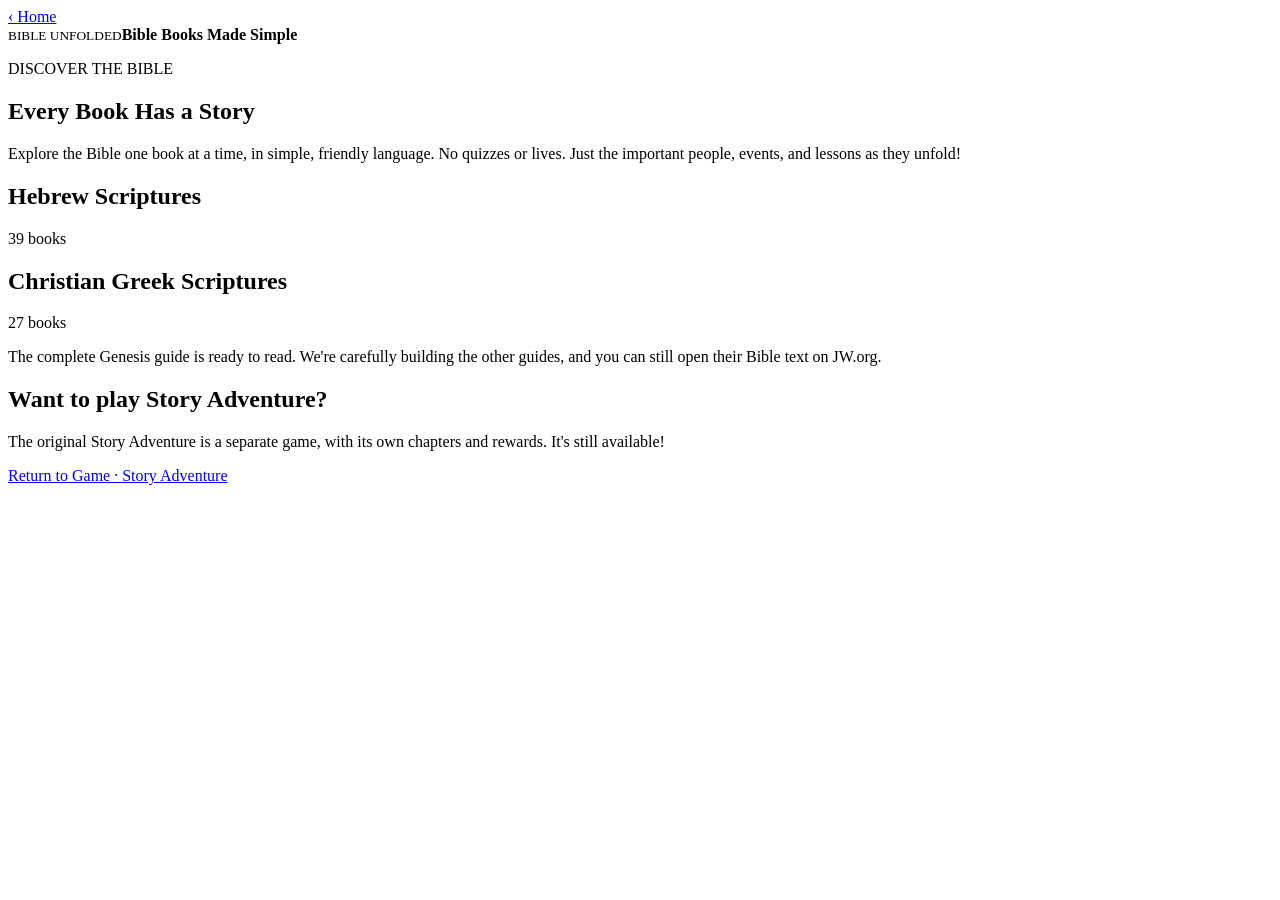
==== bible-book-guides/index.html @ daa70324 "feat(LIVE candidate): selective standalone Bible Books bible-book-guides/index.html" ====
<!doctype html><html lang="en"><head><meta charset="utf-8"><meta name="viewport" content="width=device-width,initial-scale=1,viewport-fit=cover"><meta name="theme-color" content="#092b34"><title>Bible Books Made Simple | Bible Unfolded</title><link rel="stylesheet" href="books-v3.css?v=standalone-20261114-v3"><script defer src="books-v3.js?v=standalone-20261114-v3"></script></head><body data-view="library">
<header class="topbar"><a class="back-link" href="../index.html" aria-label="Back to Bible Unfolded home">‹ <span>Home</span></a><div class="top-brand"><small>BIBLE UNFOLDED</small><strong>Bible Books Made Simple</strong></div><span class="top-spacer" aria-hidden="true"></span></header>
<main class="page"><section class="shelf-hero"><p class="eyebrow">DISCOVER THE BIBLE</p><h1>Every Book Has a Story</h1><p>Explore the Bible one book at a time, in simple, friendly language. No quizzes or lives. Just the important people, events, and lessons as they unfold!</p></section>
<section class="shelf-content"><div class="shelf-heading"><h2>Hebrew Scriptures</h2><span>39 books</span></div><div id="hebrew-books" class="book-grid"></div><div class="shelf-heading second"><h2>Christian Greek Scriptures</h2><span>27 books</span></div><div id="greek-books" class="book-grid"></div>
<p class="shelf-note">The complete Genesis guide is ready to read. We're carefully building the other guides, and you can still open their Bible text on JW.org.</p>
<section class="other-mode"><h2>Want to play Story Adventure?</h2><p>The original Story Adventure is a separate game, with its own chapters and rewards. It's still available!</p><a class="secondary-action" href="../index.html">Return to Game · Story Adventure</a></section></section></main></body></html>
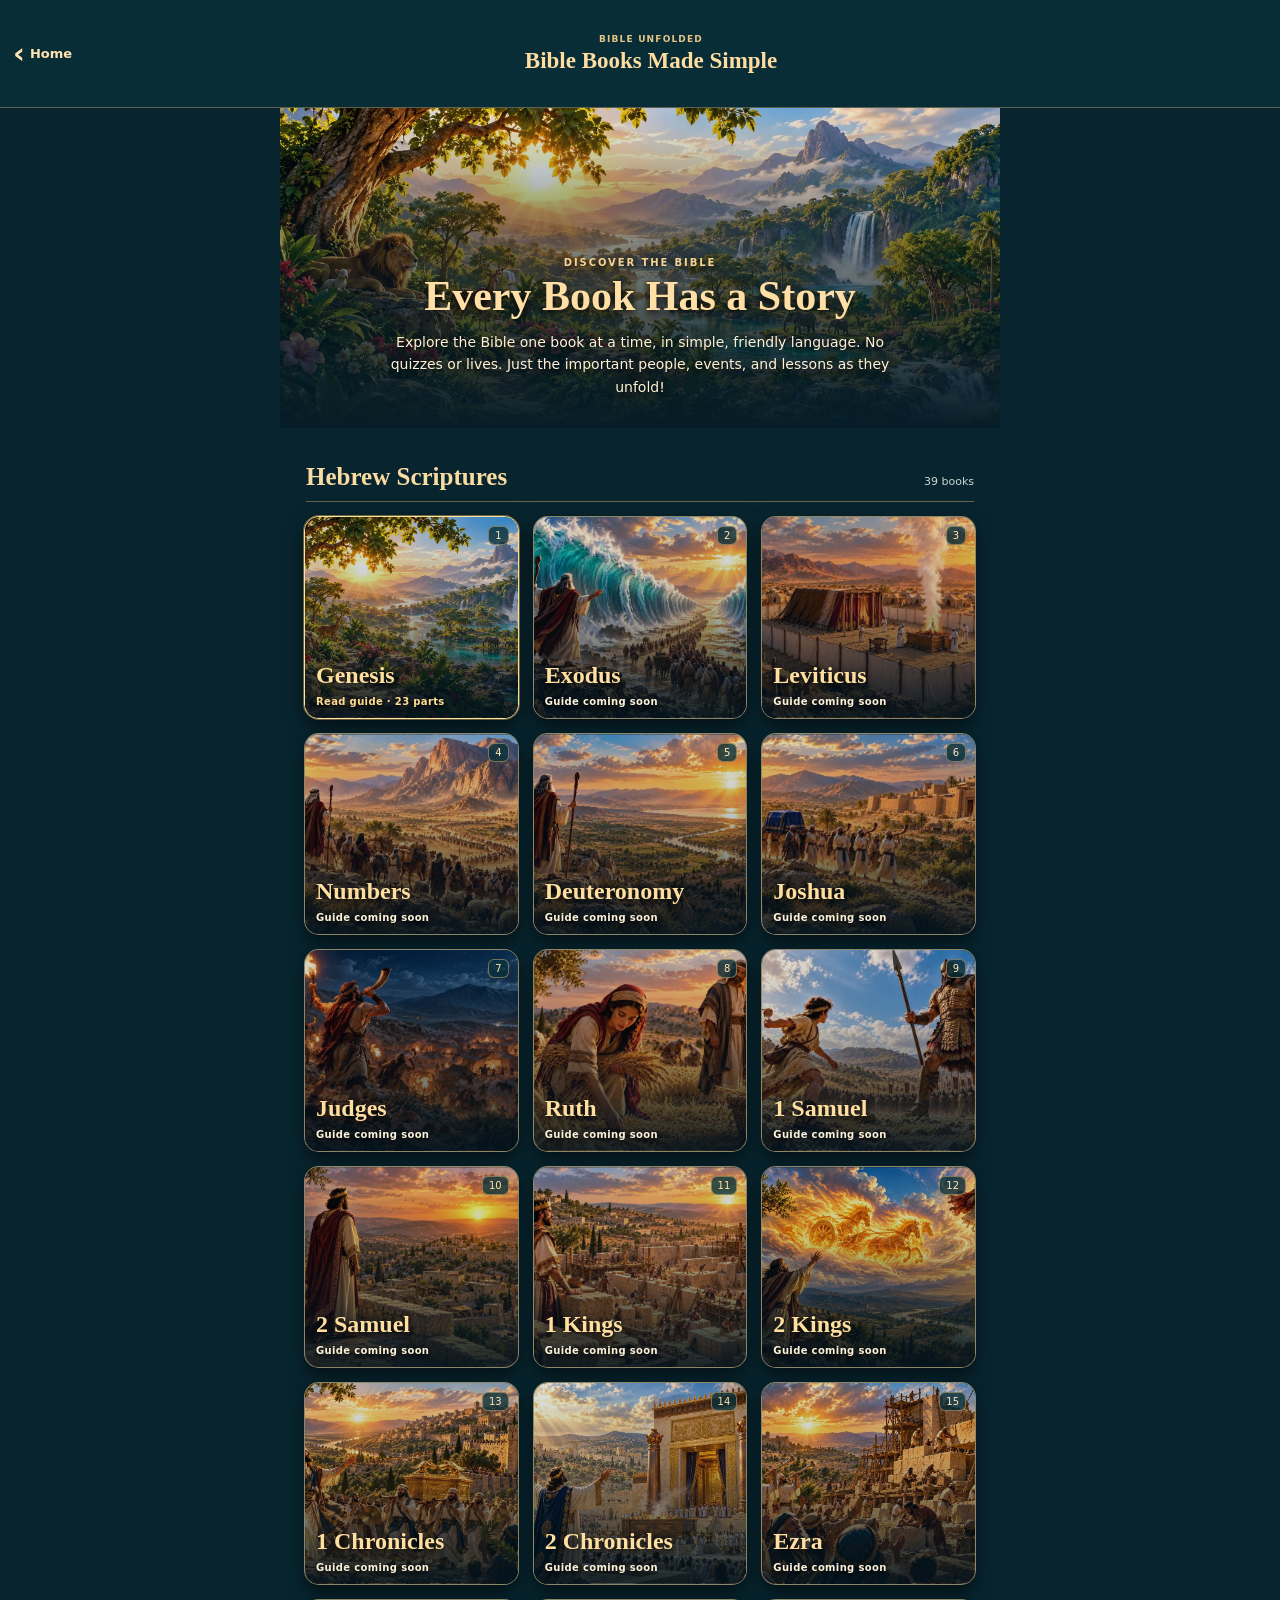
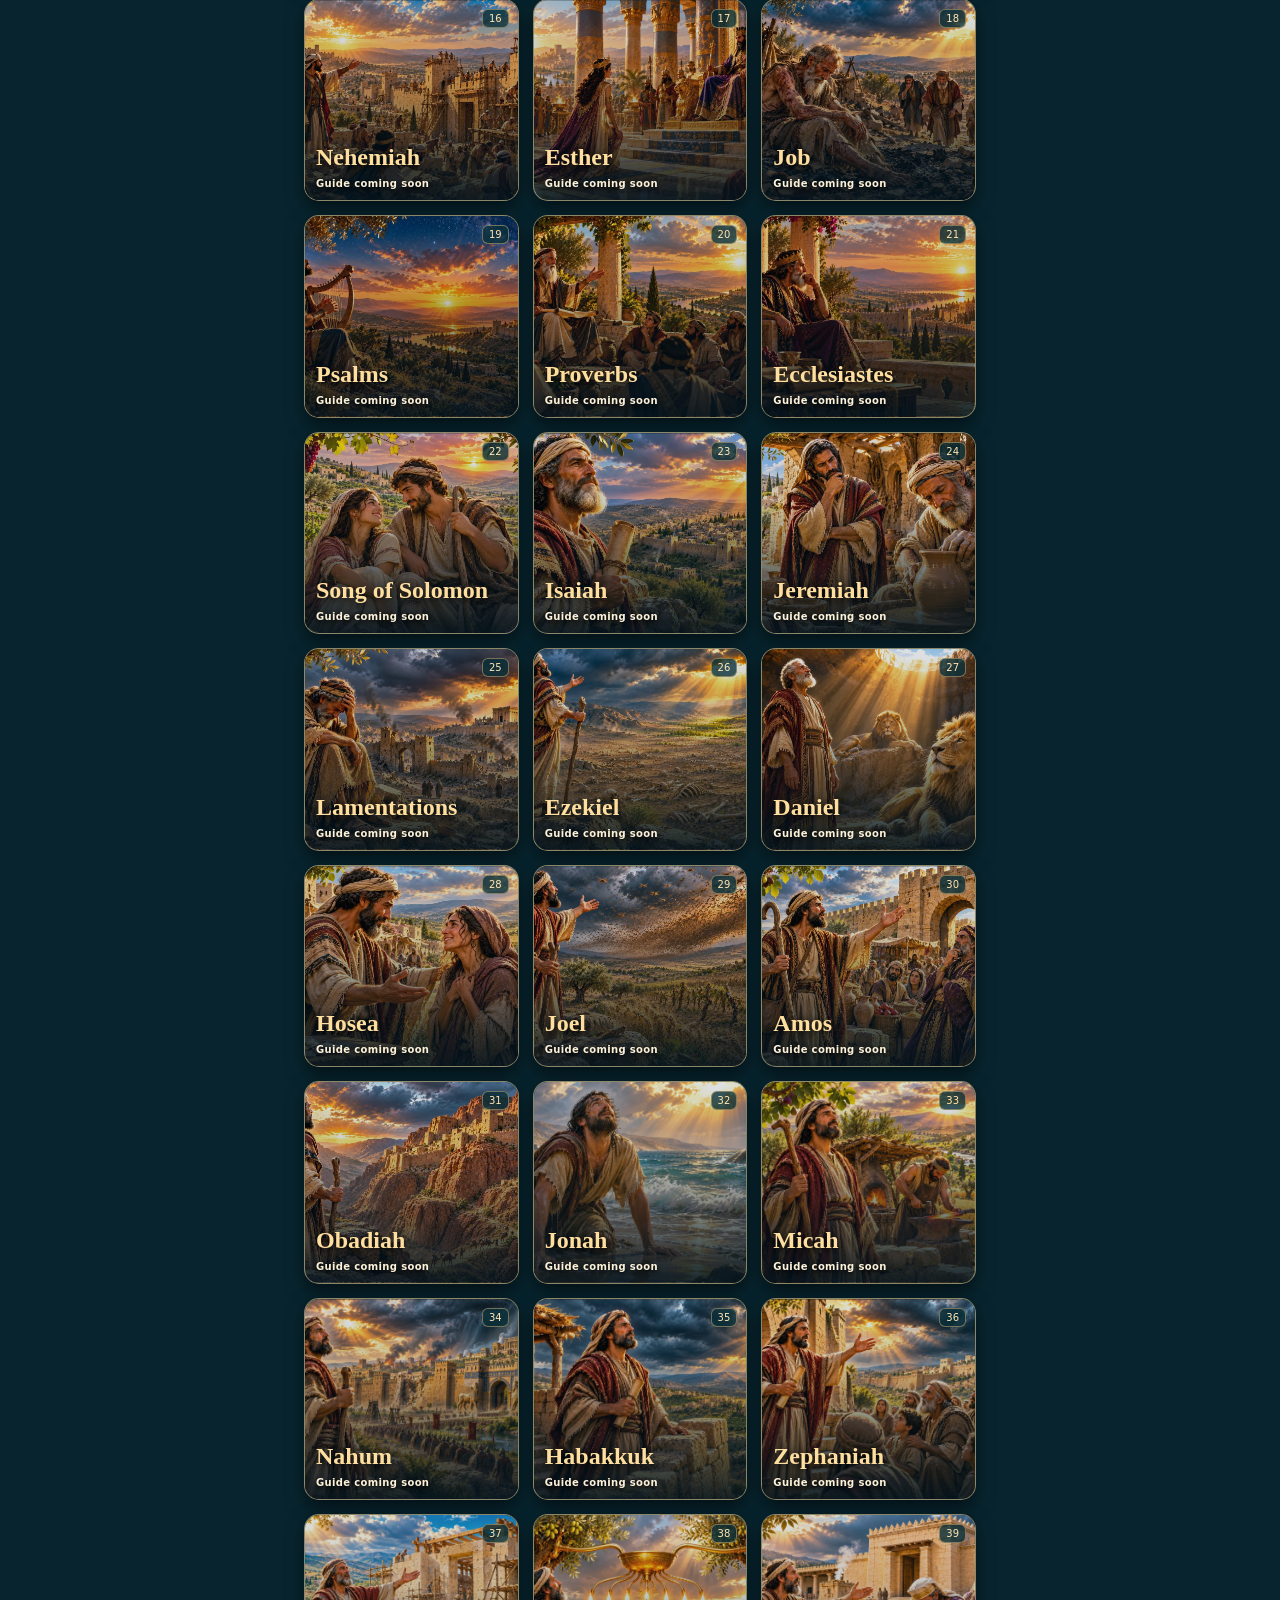
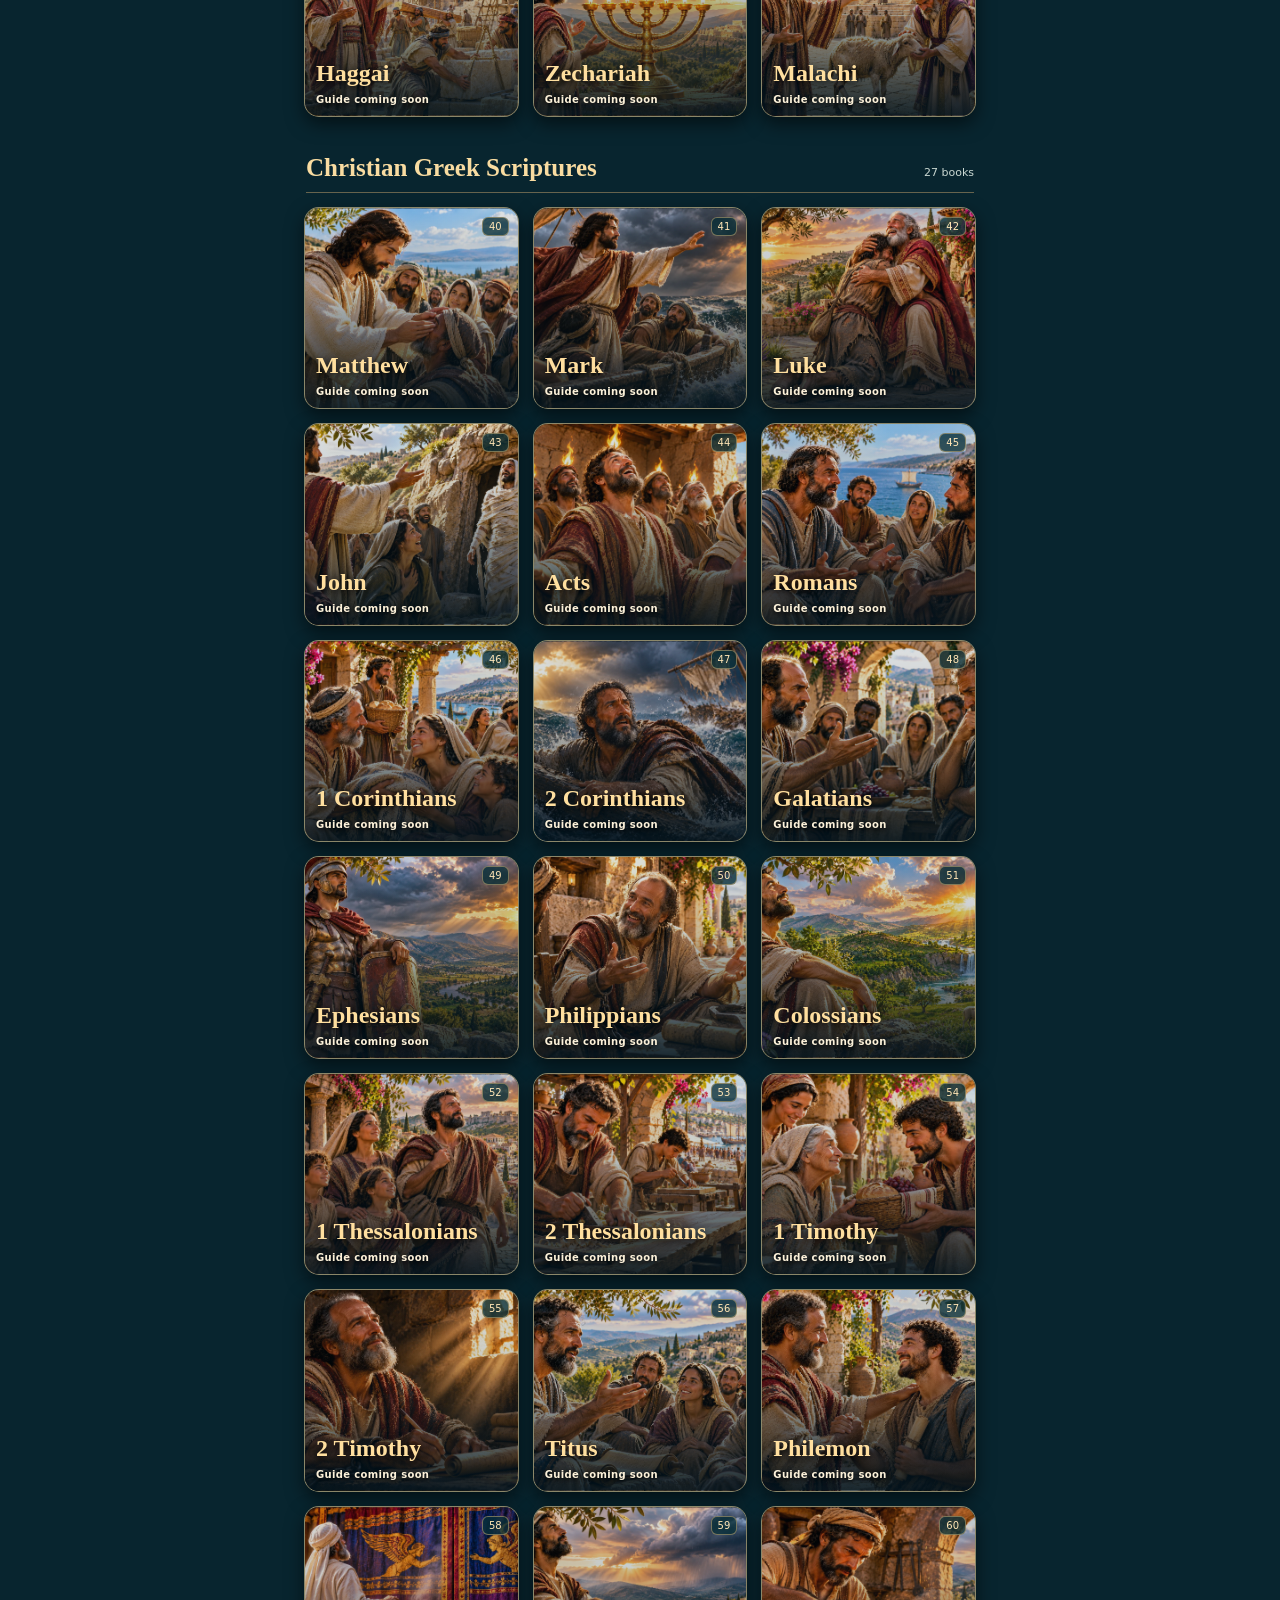
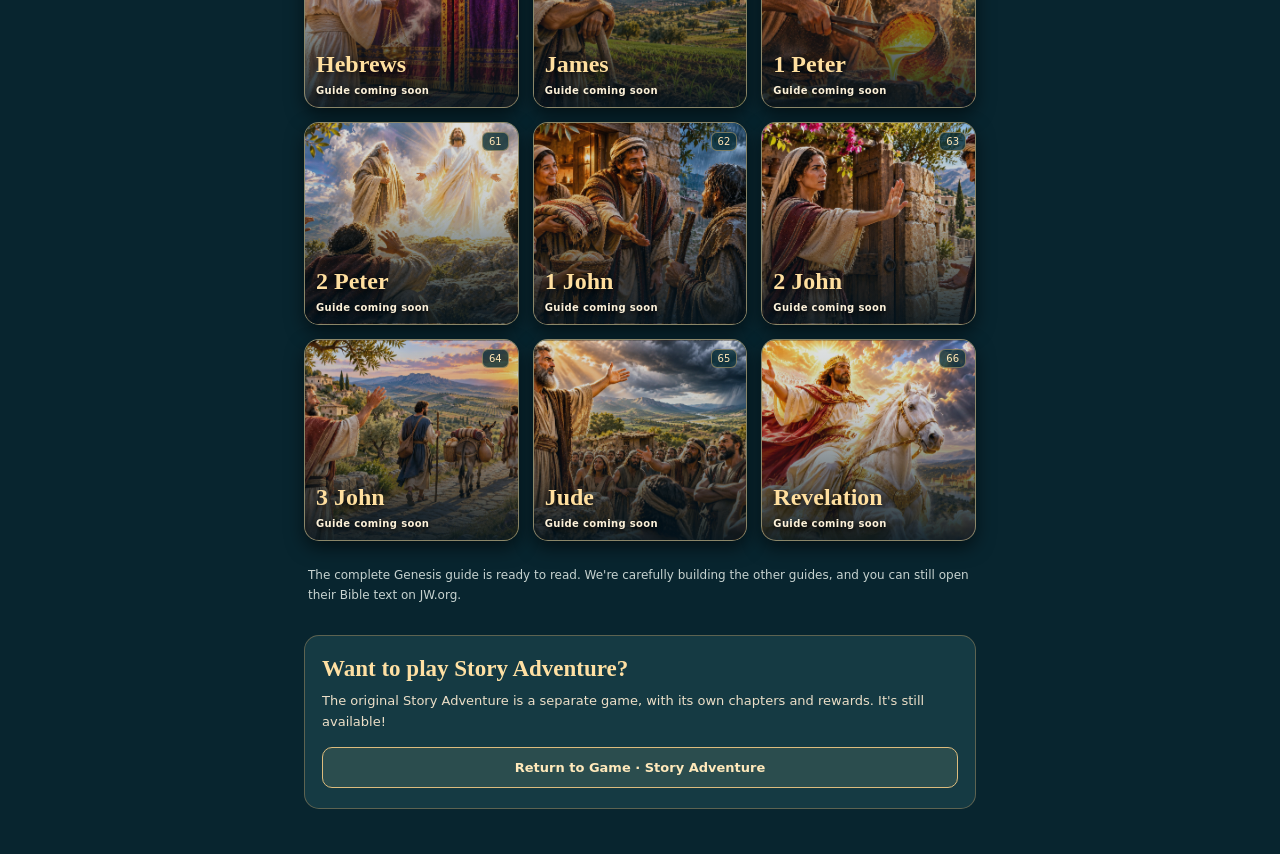
==== commit bf83e5df: "fix(LIVE candidate): Books library refresh goes to game home" ====
--- a/bible-book-guides/index.html
+++ b/bible-book-guides/index.html
@@ -1,4 +1,4 @@
-<!doctype html><html lang="en"><head><meta charset="utf-8"><meta name="viewport" content="width=device-width,initial-scale=1,viewport-fit=cover"><meta name="theme-color" content="#092b34"><title>Bible Books Made Simple | Bible Unfolded</title><link rel="stylesheet" href="books-v3.css?v=standalone-20261114-v3"><script defer src="books-v3.js?v=standalone-20261114-v3"></script></head><body data-view="library">
+<!doctype html><html lang="en"><head><meta charset="utf-8"><meta name="viewport" content="width=device-width,initial-scale=1,viewport-fit=cover"><meta name="theme-color" content="#092b34"><title>Bible Books Made Simple | Bible Unfolded</title><script id="bu-books-refresh-home-v2">/* Shelf refresh returns to game home; normal reading and back navigation remain unchanged. */(function(){'use strict';var nav=performance.getEntriesByType&&performance.getEntriesByType('navigation')[0];if((nav&&nav.type==='reload')||(!nav&&performance.navigation&&performance.navigation.type===1)){location.replace('../index.html?fromBooksReload=v2')}})();</script><link rel="stylesheet" href="books-v3.css?v=books-header-refresh-20261114-v2"><script defer src="books-v3.js?v=standalone-20261114-v3"></script></head><body data-view="library">
 <header class="topbar"><a class="back-link" href="../index.html" aria-label="Back to Bible Unfolded home">‹ <span>Home</span></a><div class="top-brand"><small>BIBLE UNFOLDED</small><strong>Bible Books Made Simple</strong></div><span class="top-spacer" aria-hidden="true"></span></header>
 <main class="page"><section class="shelf-hero"><p class="eyebrow">DISCOVER THE BIBLE</p><h1>Every Book Has a Story</h1><p>Explore the Bible one book at a time, in simple, friendly language. No quizzes or lives. Just the important people, events, and lessons as they unfold!</p></section>
 <section class="shelf-content"><div class="shelf-heading"><h2>Hebrew Scriptures</h2><span>39 books</span></div><div id="hebrew-books" class="book-grid"></div><div class="shelf-heading second"><h2>Christian Greek Scriptures</h2><span>27 books</span></div><div id="greek-books" class="book-grid"></div>
--- a/bible-book-guides/books-v3.css
+++ b/bible-book-guides/books-v3.css
@@ -0,0 +1,75 @@
+/* LIVE full-page standalone Bible Books mode; native Story Adventure untouched. */
+:root{--gold:#f0cf91;--cream:#f5e6c7;--page:#08252f;--brown:#412e1d}
+*,*::before,*::after{box-sizing:border-box}
+html{scroll-behavior:smooth}
+body{margin:0;min-height:100dvh;background:var(--page);color:var(--cream);font-family:system-ui,-apple-system,"Segoe UI",Arial,sans-serif;-webkit-font-smoothing:antialiased}
+a,button,select{-webkit-tap-highlight-color:transparent}
+button,select{font:inherit}button{cursor:pointer}
+a:focus-visible,button:focus-visible,select:focus-visible{outline:3px solid #ffe7a7;outline-offset:3px}
+[hidden]{display:none!important}
+.topbar{height:62px;background:#092d37;border-bottom:1px solid #cba76a70;display:grid;grid-template-columns:82px 1fr 60px;gap:5px;align-items:center;padding:8px 13px}
+.back-link{display:flex;align-items:center;gap:5px;text-decoration:none;color:#ffe4b2;font-weight:800;font-size:29px;line-height:1}
+.back-link span{font-size:13px}.top-brand{text-align:center;min-width:0}
+.top-brand small{display:block;color:#e6c586;font-size:9px;font-weight:900;letter-spacing:.13em}
+.top-brand strong{display:block;font:700 23px/1.13 Georgia,serif;color:#ffdda0}
+.test-label{justify-self:end;background:linear-gradient(125deg,#ffec99,#e7aa4f);color:#203834;font-size:10px;font-weight:950;letter-spacing:.08em;padding:7px 9px;border-radius:7px}
+.page{max-width:720px;margin:auto}
+.shelf-hero{padding:110px 20px 30px;text-align:center;background:linear-gradient(180deg,#061b230f 0%,#051922ac 60%,#061d27 100%),url('../bible-book-art/01_genesis.webp') center 44%/cover no-repeat;min-height:320px;display:flex;flex-direction:column;justify-content:flex-end;text-shadow:0 2px 9px #000}
+.eyebrow{margin:0 0 6px;color:#f5d492;font-size:10px;font-weight:900;letter-spacing:.19em}
+.shelf-hero h1{font:700 clamp(31px,8.3vw,42px)/1.08 Georgia,serif;margin:0 0 11px;color:#ffdfa6}
+.shelf-hero>p:last-child{font-size:14px;line-height:1.6;margin:0 auto;max-width:510px;color:#fff1d6}
+.shelf-content{padding:13px 13px 45px}
+.shelf-heading{display:flex;align-items:baseline;justify-content:space-between;gap:10px;border-bottom:1px solid #c6a36c7f;margin:22px 2px 14px;padding-bottom:10px}
+.shelf-heading h2{font:700 clamp(20px,5.2vw,25px) Georgia,serif;color:#f9dca1;margin:0}
+.shelf-heading span{font-size:11px;color:#c9d7d1;white-space:nowrap}
+.shelf-heading.second{margin-top:37px}
+.book-grid{display:grid;grid-template-columns:repeat(2,minmax(0,1fr));gap:12px}
+.book-card{display:flex;position:relative;isolation:isolate;flex-direction:column;justify-content:flex-end;min-height:155px;aspect-ratio:1.06;text-align:left;text-decoration:none;overflow:hidden;border:1px solid #edc88c8c;border-radius:15px;padding:11px;background:#14373f;box-shadow:0 7px 18px #0008}
+.book-card::before{content:'';position:absolute;z-index:-1;inset:0;background-image:linear-gradient(180deg,#05182220,#05182236 37%,#03141ee9 100%),var(--book-art);background-size:cover;background-position:center,var(--focus-x,50%) center}
+.book-card:active{transform:scale(.985)}
+.book-number{position:absolute;top:9px;right:9px;background:#0a2f39c9;border:1px solid #d8b77b80;border-radius:6px;font-size:10px;color:#ffe5b5;padding:3px 6px}
+.book-name{font:700 clamp(18px,4.6vw,24px)/1.12 Georgia,serif;color:#ffdf9f;text-shadow:0 2px 8px #000;margin-bottom:7px}
+.book-hint{font-size:10px;letter-spacing:.035em;color:#fcf1d9;font-weight:800;text-shadow:0 2px 5px #000}
+.book-card.ready{border-color:#ffe1a0;box-shadow:0 0 0 1px #ffce6a66,0 7px 20px #0009}
+.book-card.ready .book-hint{color:#ffde91}
+.shelf-note{font-size:12px;line-height:1.6;color:#c7d3d0;padding:0 3px;margin:25px 1px 30px}
+.other-mode{padding:20px 17px;border:1px solid #a88e607d;border-radius:15px;background:#153a43}
+.other-mode h2{font:700 23px Georgia,serif;color:#ffe0a3;margin:0 0 9px}
+.other-mode p{font-size:13px;line-height:1.6;color:#ecdfc8;margin:0 0 15px}
+.secondary-action{display:block;background:#2b4d4e;border:1px solid #ddbc7d;border-radius:10px;text-align:center;padding:12px;color:#ffe9bb;text-decoration:none;font-weight:850;font-size:13px}
+.read-hero{min-height:248px;display:flex;flex-direction:column;justify-content:flex-end;text-align:center;padding:80px 20px 25px;background-image:linear-gradient(180deg,#051a2222 0%,#071c2877 53%,#071d27 100%),var(--read-art,url('../bible-book-art/01_genesis.webp'));background-size:cover;background-position:center 45%;text-shadow:0 3px 8px #000}
+.read-hero h1{font:700 clamp(38px,10vw,50px)/1.05 Georgia,serif;color:#ffdfa8;margin:0 0 9px}
+.read-hero>p:last-child{font:italic 17px/1.45 Georgia,serif;color:#fff1d3;margin:0}
+.read-content{padding:18px clamp(13px,4vw,29px) 24px}
+.reading-status{display:flex;justify-content:space-between;gap:10px;color:#edcf97;font-size:11px;font-weight:850;letter-spacing:.05em}
+.reading-status span:last-child{color:#d6e1d9}
+.progress-track{height:6px;background:#173b43;border-radius:30px;overflow:hidden;margin:10px 0 16px}
+.progress-track span{display:block;height:100%;width:0;border-radius:30px;background:linear-gradient(90deg,#b78341,#ffdf9f);transition:width .2s ease}
+.picker-label{display:block;font-size:12px;color:#d7d9ca;margin-bottom:8px}
+.chapter-picker{display:block;width:100%;min-height:46px;padding:10px 12px;border:1px solid #be9d66;border-radius:9px;background:#16414a;color:#ffebc3;margin-bottom:20px;font-size:13px}
+.reading-paper{background:linear-gradient(130deg,#f7e8c6,#edd8af 55%,#dfc593);border:1px solid #f3e2bfb3;border-radius:16px;padding:clamp(20px,5vw,32px);color:var(--brown);box-shadow:0 10px 24px #0009}
+.reading-paper h2{margin:0 0 19px;font:700 clamp(27px,7.1vw,35px)/1.13 Georgia,serif;color:#4b341e}
+#part-body p{font-size:clamp(16px,4.25vw,18px);line-height:1.74;color:#35291f;margin:0 0 18px}
+.thought-box{border-left:4px solid #ae7c3c;background:#fff7e18c;border-radius:4px 9px 9px 4px;padding:13px 15px;margin:17px 0 22px}
+.thought-box small{font-size:10px;letter-spacing:.1em;font-weight:900;color:#825827}
+.thought-box p{font:italic 17px/1.5 Georgia,serif;color:#5c4027;margin:6px 0 0}
+.passage-link{display:block;text-align:center;background:#2a5b50;color:#fff2cf;font-size:13px;font-weight:800;line-height:1.55;text-decoration:none;border:1px solid #366b5b;border-radius:10px;padding:14px 12px}
+.completion{border:1px solid #dec18a;border-radius:12px;background:#173e43;margin:18px 0 0;padding:18px;text-align:center}
+.completion h2{font:700 24px Georgia,serif;color:#ffe1a1;margin:0}
+.completion p{font-size:14px;line-height:1.55;margin:10px 0 0}
+.reading-actions{text-align:center}
+.reset-reading{padding:8px 10px;margin:20px auto 8px;border:0;background:none;color:#e0d0b7;font-size:12px;text-decoration:underline;text-underline-offset:4px}
+.source-note{font-size:11px;line-height:1.65;color:#becdc8;max-width:470px;margin:8px auto}
+.bottom-nav{position:sticky;bottom:0;display:flex;gap:10px;padding:10px 14px calc(10px + env(safe-area-inset-bottom,0px));background:#082831;border-top:1px solid #bc9c6882;box-shadow:0 -4px 16px #0005}
+.bottom-nav button{flex:1;min-height:52px;padding:11px 9px;border:1px solid #d5b583;border-radius:11px;font-size:14px;font-weight:850;background:#1f4248;color:#ffe9c4}
+.bottom-nav button:last-child{background:linear-gradient(#f8dea5,#c59a58);color:#20352f;border-color:#ffe7b7}
+.bottom-nav button:disabled{opacity:.45;cursor:default}
+@media(min-width:720px){.book-grid{grid-template-columns:repeat(3,minmax(0,1fr));gap:14px}.book-card{min-height:180px}.shelf-content{padding-inline:24px}.read-hero{min-height:320px}}
+@media(max-width:350px){.book-grid{gap:9px}.book-card{padding:9px}.topbar{padding-inline:8px}}
+@media(prefers-reduced-motion:reduce){html{scroll-behavior:auto}.progress-track span{transition:none}}
+
+/* Library header: avoid clipping of Bible Books Made Simple across Chrome font sizes. */
+body[data-view="library"] .topbar{height:auto;min-height:108px;padding-block:13px;grid-template-columns:82px minmax(0,1fr) 60px}
+body[data-view="library"] .top-brand{align-self:center;min-width:0}
+body[data-view="library"] .top-brand strong{font-size:clamp(18px,5vw,23px);line-height:1.13;overflow-wrap:normal;max-width:330px;margin:3px auto 0}
+body[data-view="library"] .top-brand small{line-height:1.35}
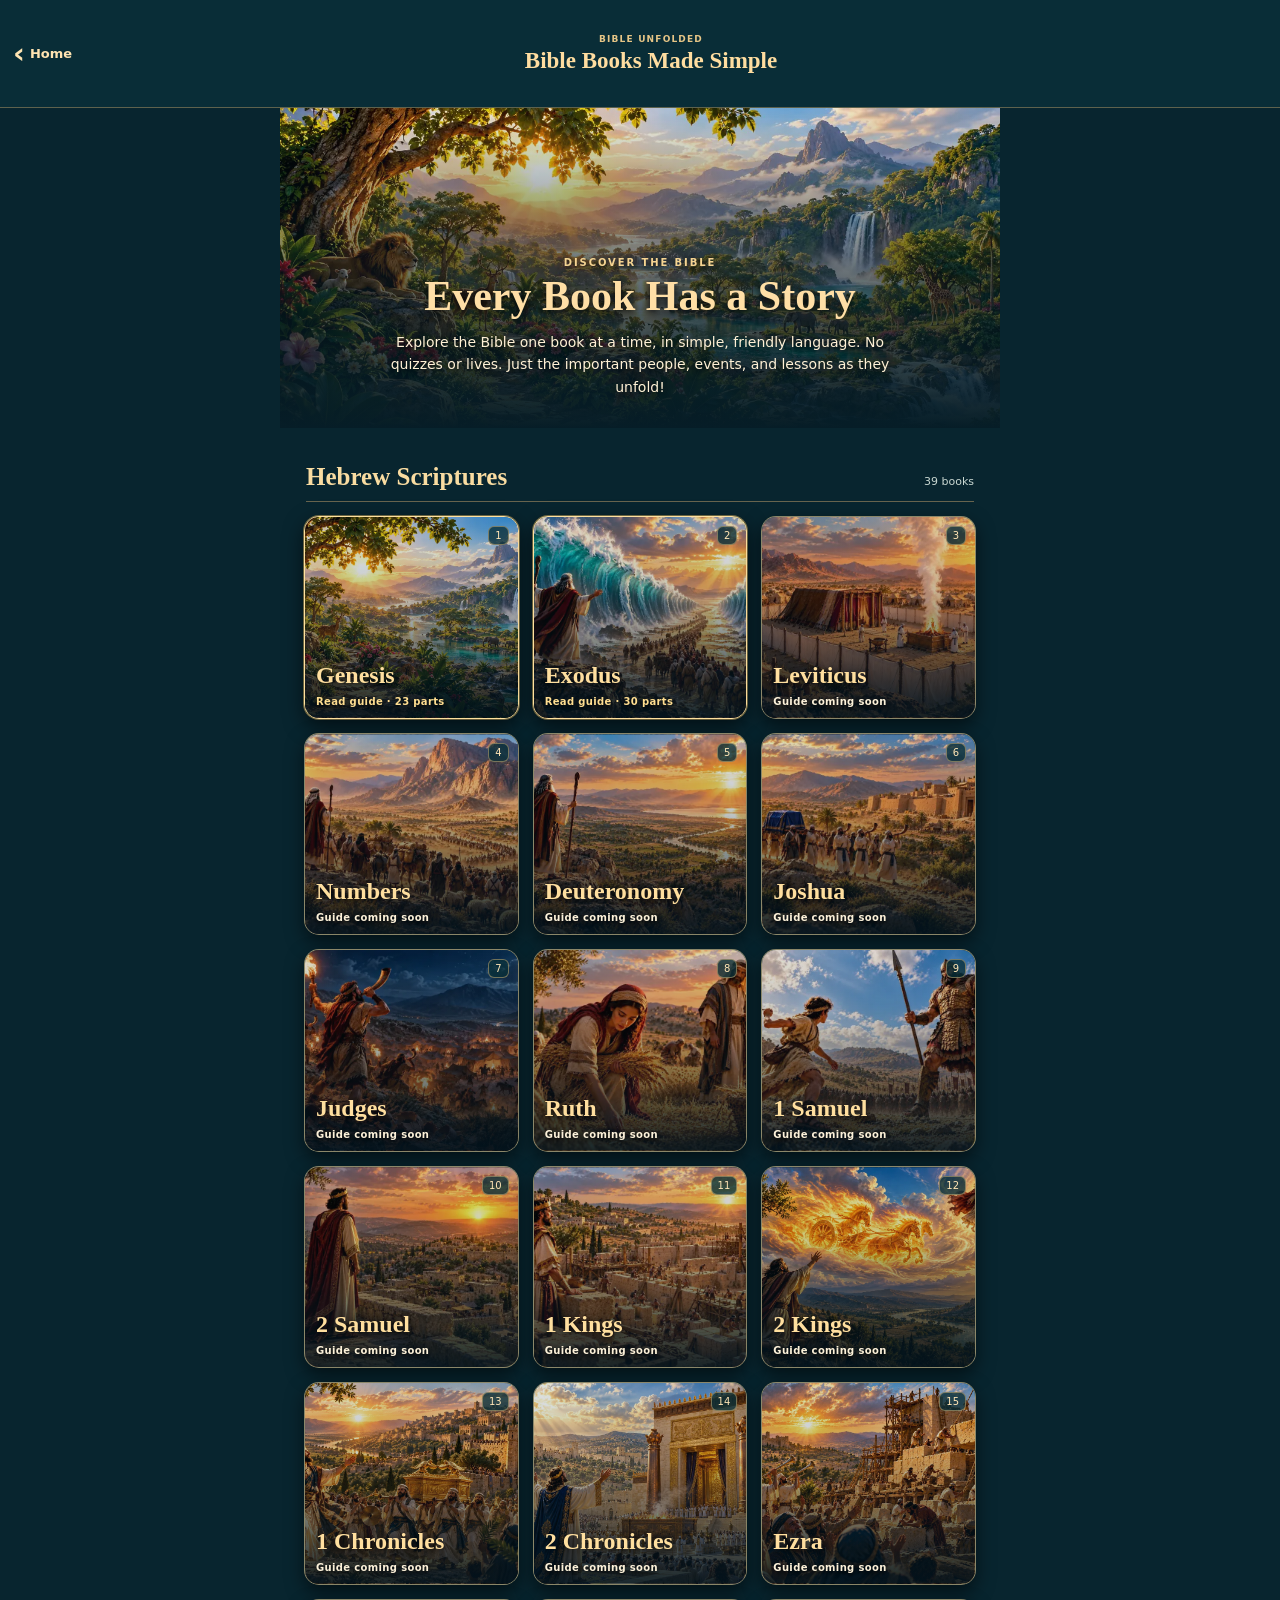
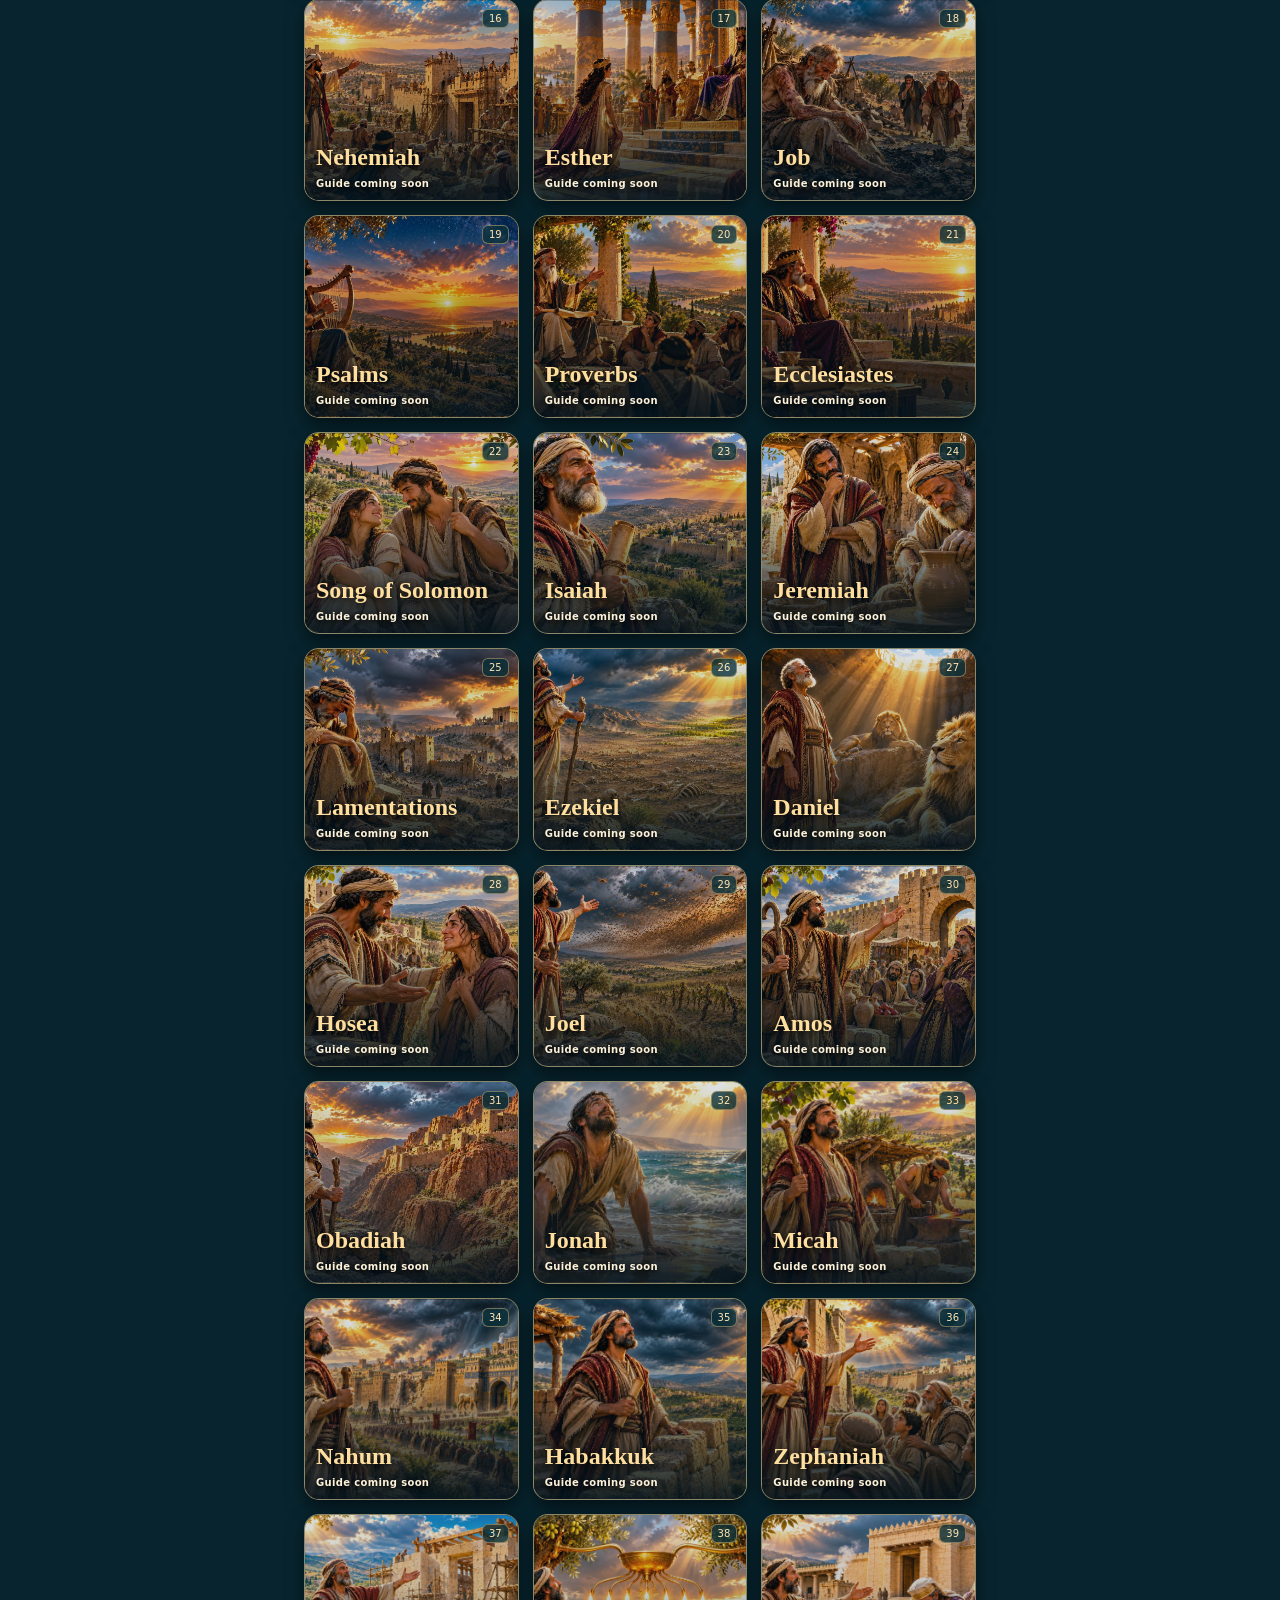
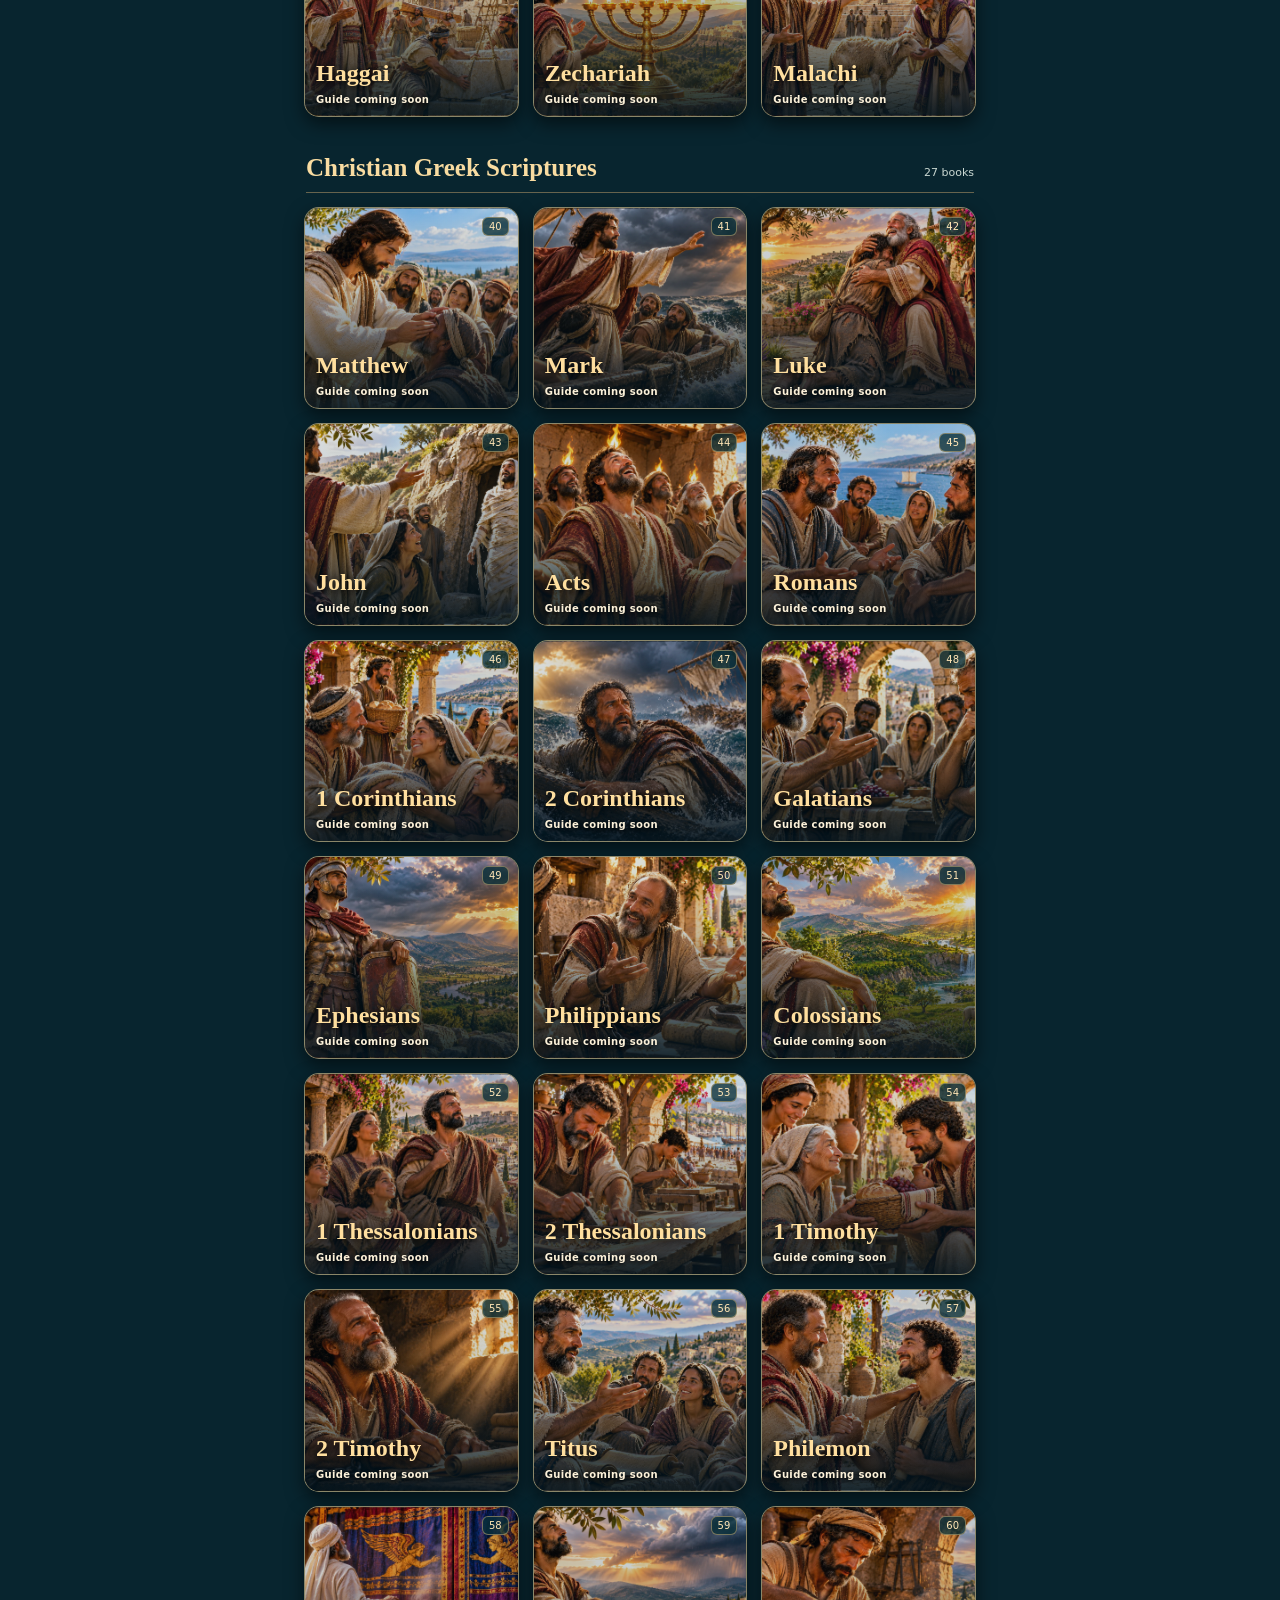
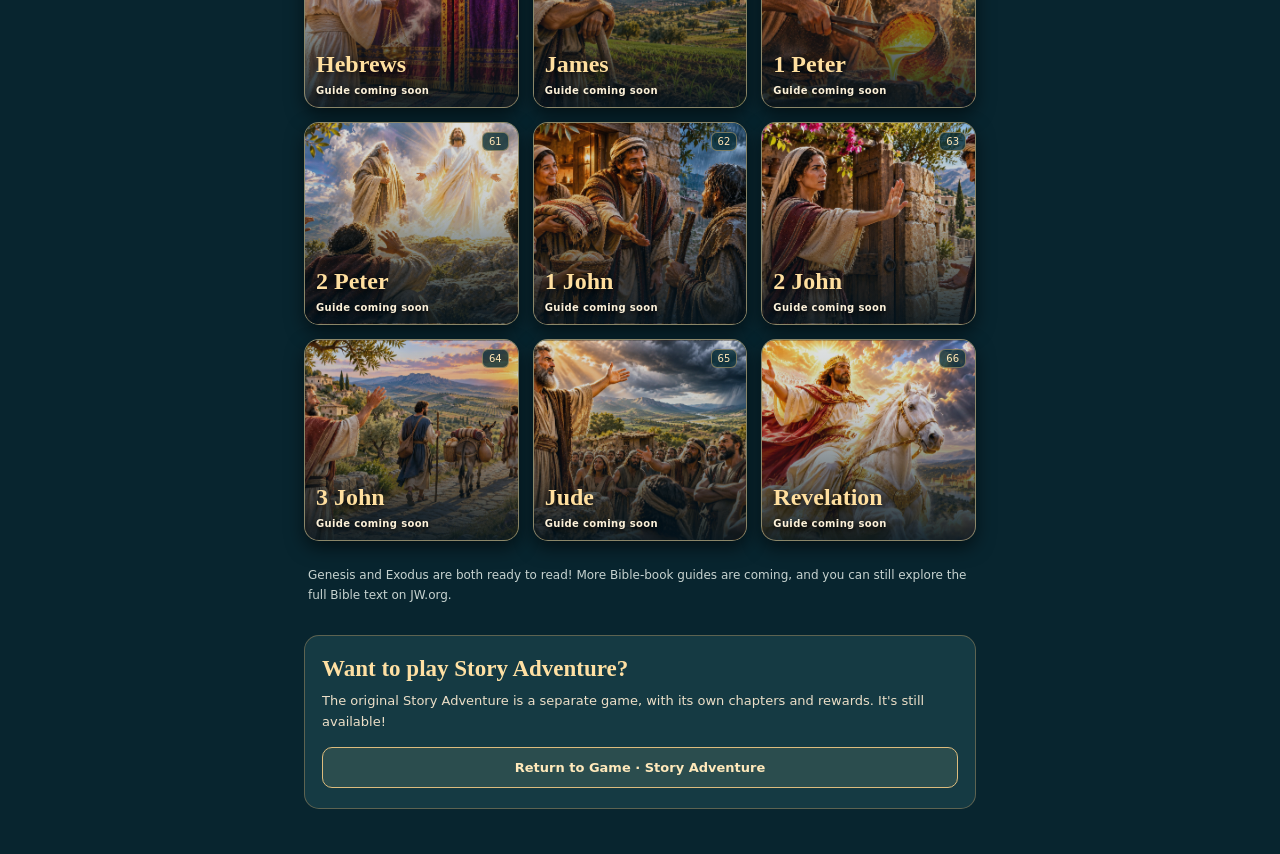
==== commit 91349eb3: "feat(LIVE candidate): enable Exodus alongside Genesis in standalone Bible Books" ====
--- a/bible-book-guides/index.html
+++ b/bible-book-guides/index.html
@@ -1,6 +1,6 @@
-<!doctype html><html lang="en"><head><meta charset="utf-8"><meta name="viewport" content="width=device-width,initial-scale=1,viewport-fit=cover"><meta name="theme-color" content="#092b34"><title>Bible Books Made Simple | Bible Unfolded</title><script id="bu-books-refresh-home-v2">/* Shelf refresh returns to game home; normal reading and back navigation remain unchanged. */(function(){'use strict';var nav=performance.getEntriesByType&&performance.getEntriesByType('navigation')[0];if((nav&&nav.type==='reload')||(!nav&&performance.navigation&&performance.navigation.type===1)){location.replace('../index.html?fromBooksReload=v2')}})();</script><link rel="stylesheet" href="books-v3.css?v=books-header-refresh-20261114-v2"><script defer src="books-v3.js?v=standalone-20261114-v3"></script></head><body data-view="library">
+<!doctype html><html lang="en"><head><meta charset="utf-8"><meta name="viewport" content="width=device-width,initial-scale=1,viewport-fit=cover"><meta name="theme-color" content="#092b34"><title>Bible Books Made Simple | Bible Unfolded</title><script id="bu-books-refresh-home-v2">/* Shelf refresh returns to game home; normal reading and back navigation remain unchanged. */(function(){'use strict';var nav=performance.getEntriesByType&&performance.getEntriesByType('navigation')[0];if((nav&&nav.type==='reload')||(!nav&&performance.navigation&&performance.navigation.type===1)){location.replace('../index.html?fromBooksReload=v2')}})();</script><link rel="stylesheet" href="books-v3.css?v=books-header-refresh-20261114-v2"><script defer src="books-v3.js?v=exodus-live-20261114-v1"></script></head><body data-view="library">
 <header class="topbar"><a class="back-link" href="../index.html" aria-label="Back to Bible Unfolded home">‹ <span>Home</span></a><div class="top-brand"><small>BIBLE UNFOLDED</small><strong>Bible Books Made Simple</strong></div><span class="top-spacer" aria-hidden="true"></span></header>
 <main class="page"><section class="shelf-hero"><p class="eyebrow">DISCOVER THE BIBLE</p><h1>Every Book Has a Story</h1><p>Explore the Bible one book at a time, in simple, friendly language. No quizzes or lives. Just the important people, events, and lessons as they unfold!</p></section>
 <section class="shelf-content"><div class="shelf-heading"><h2>Hebrew Scriptures</h2><span>39 books</span></div><div id="hebrew-books" class="book-grid"></div><div class="shelf-heading second"><h2>Christian Greek Scriptures</h2><span>27 books</span></div><div id="greek-books" class="book-grid"></div>
-<p class="shelf-note">The complete Genesis guide is ready to read. We're carefully building the other guides, and you can still open their Bible text on JW.org.</p>
+<p class="shelf-note">Genesis and Exodus are both ready to read! More Bible-book guides are coming, and you can still explore the full Bible text on JW.org.</p>
 <section class="other-mode"><h2>Want to play Story Adventure?</h2><p>The original Story Adventure is a separate game, with its own chapters and rewards. It's still available!</p><a class="secondary-action" href="../index.html">Return to Game · Story Adventure</a></section></section></main></body></html>
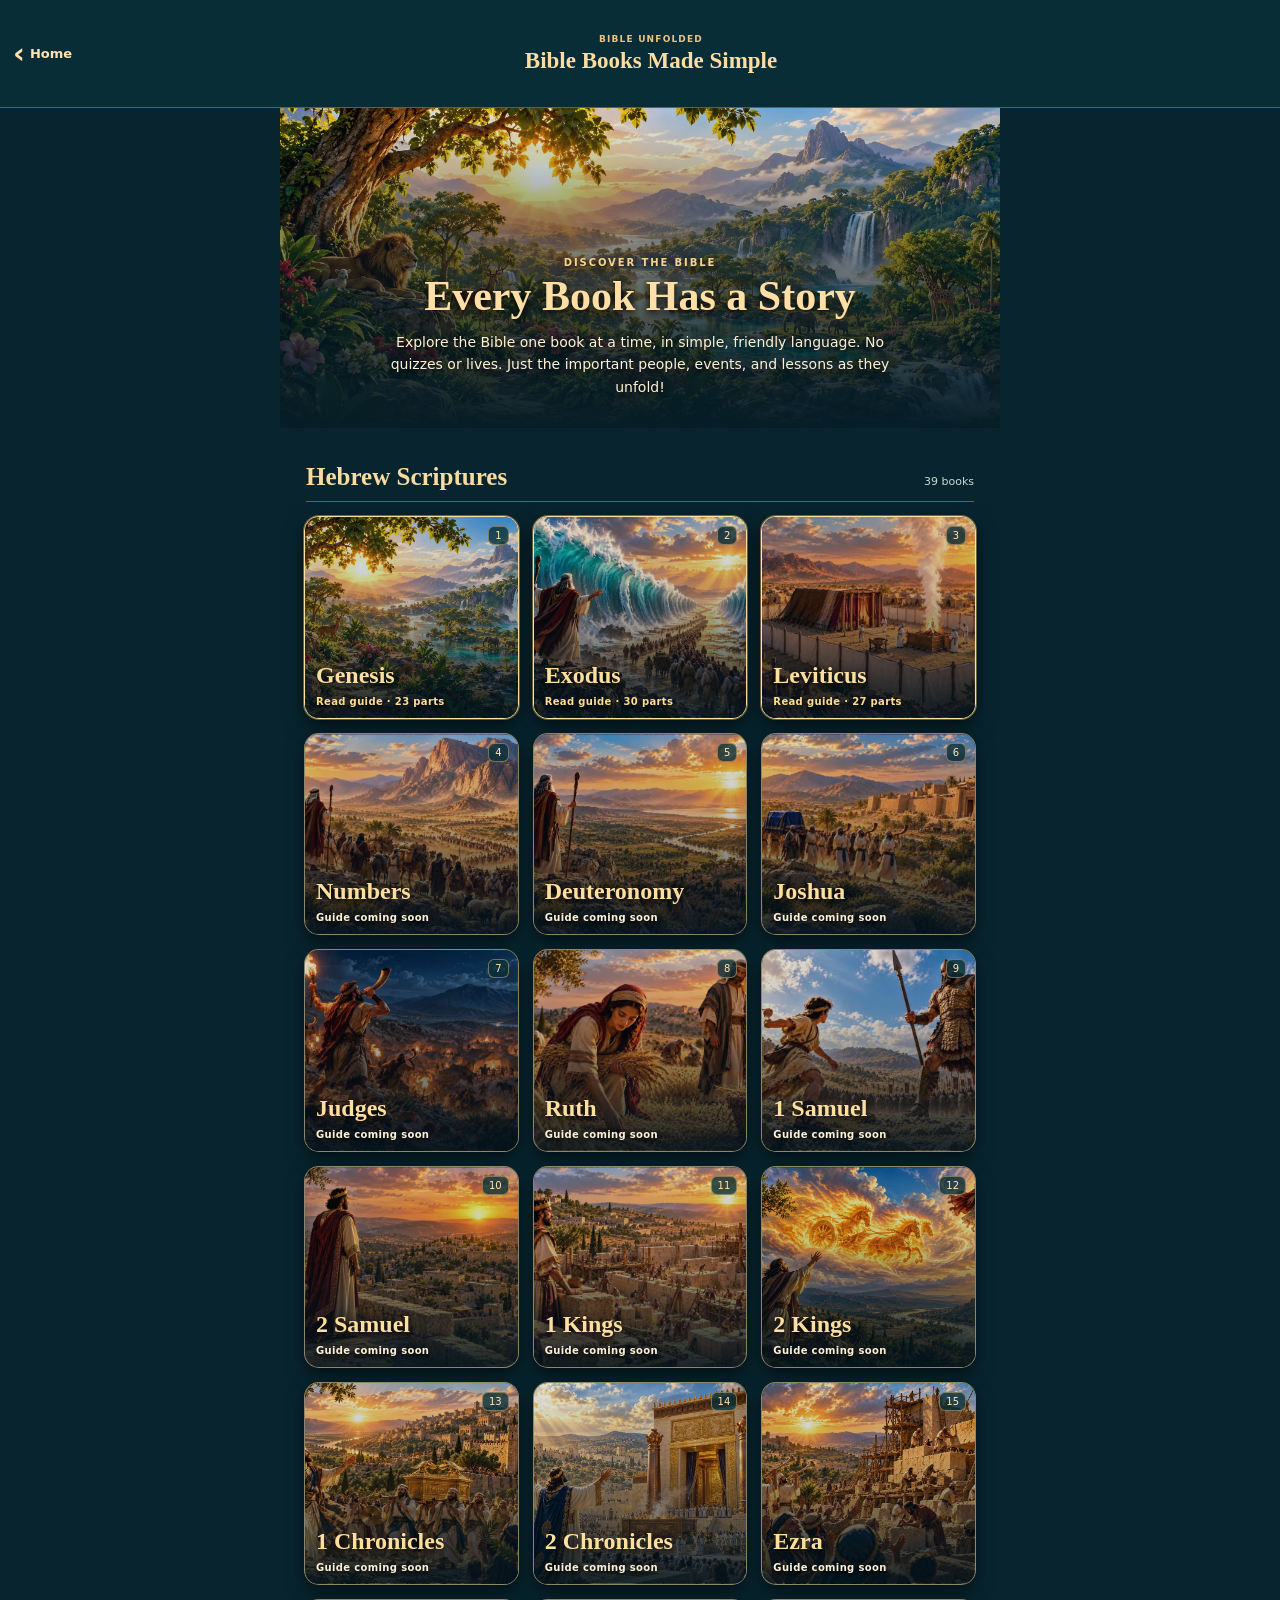
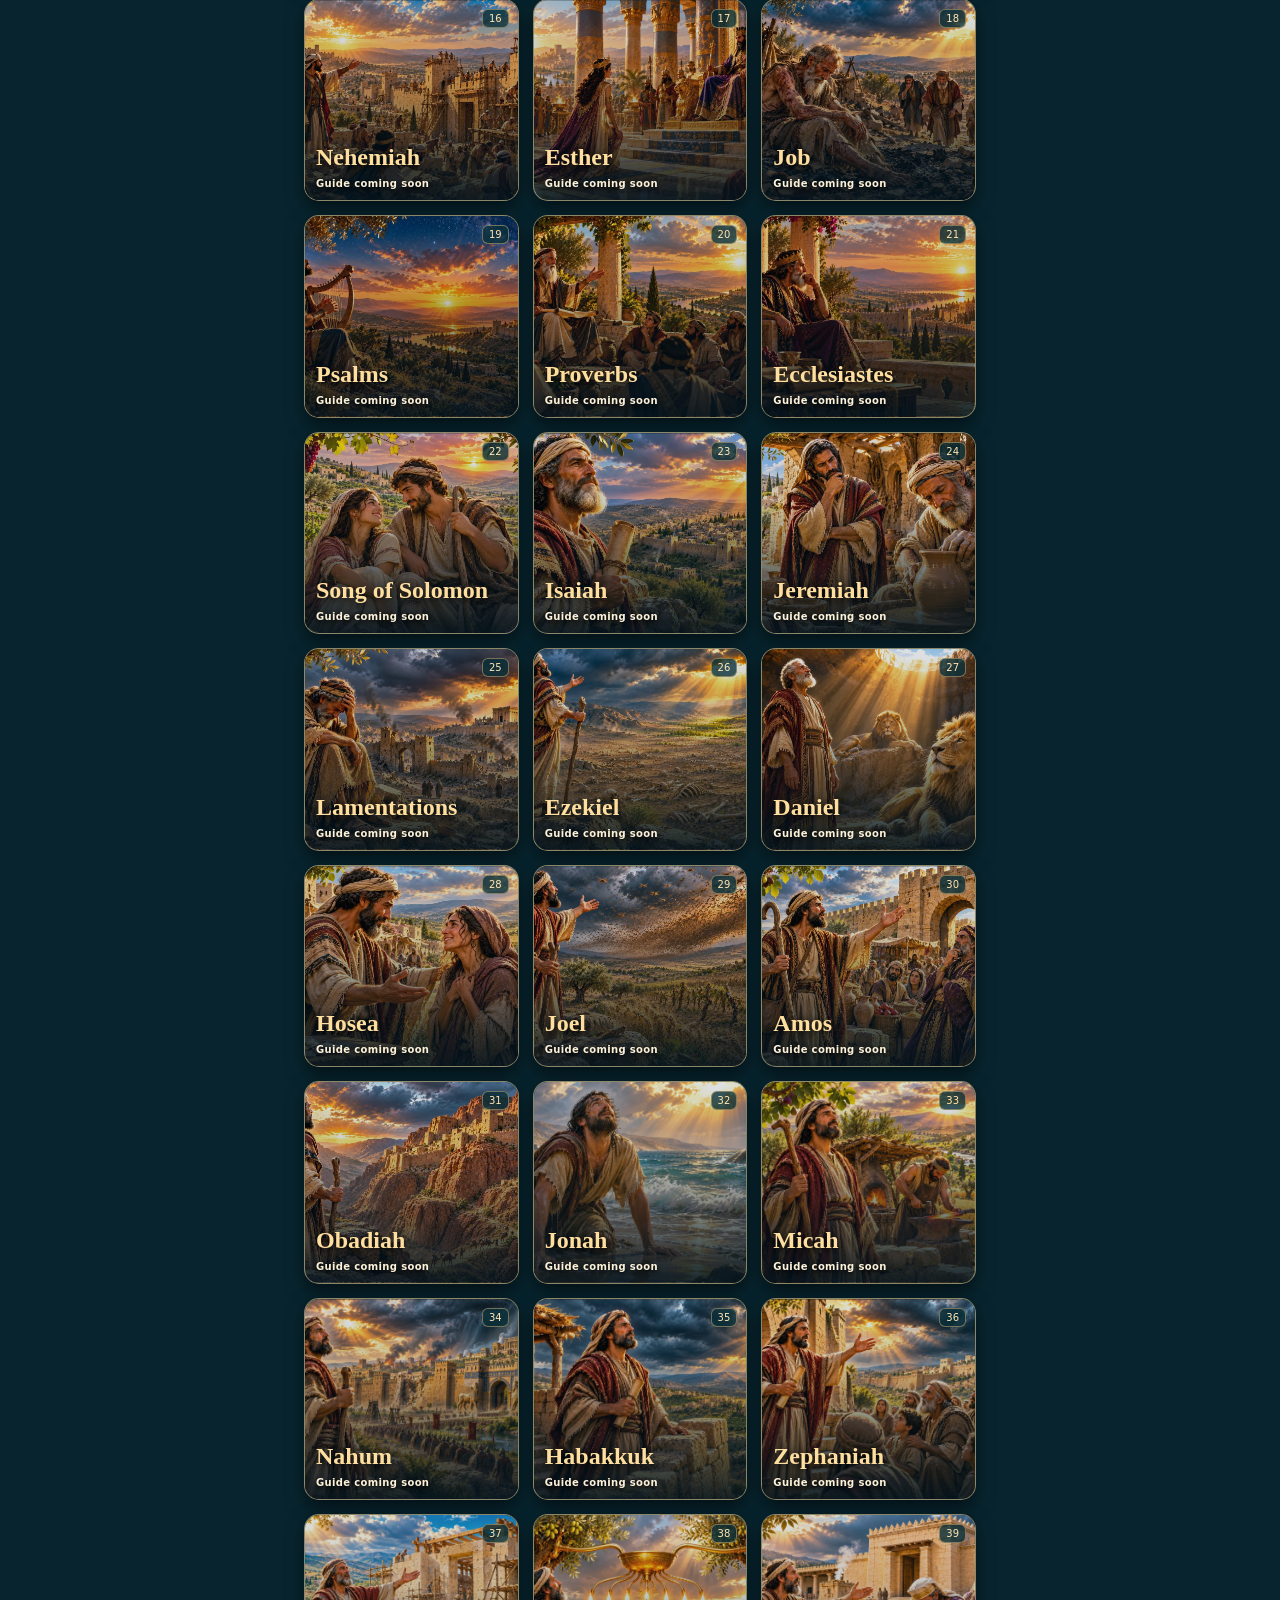
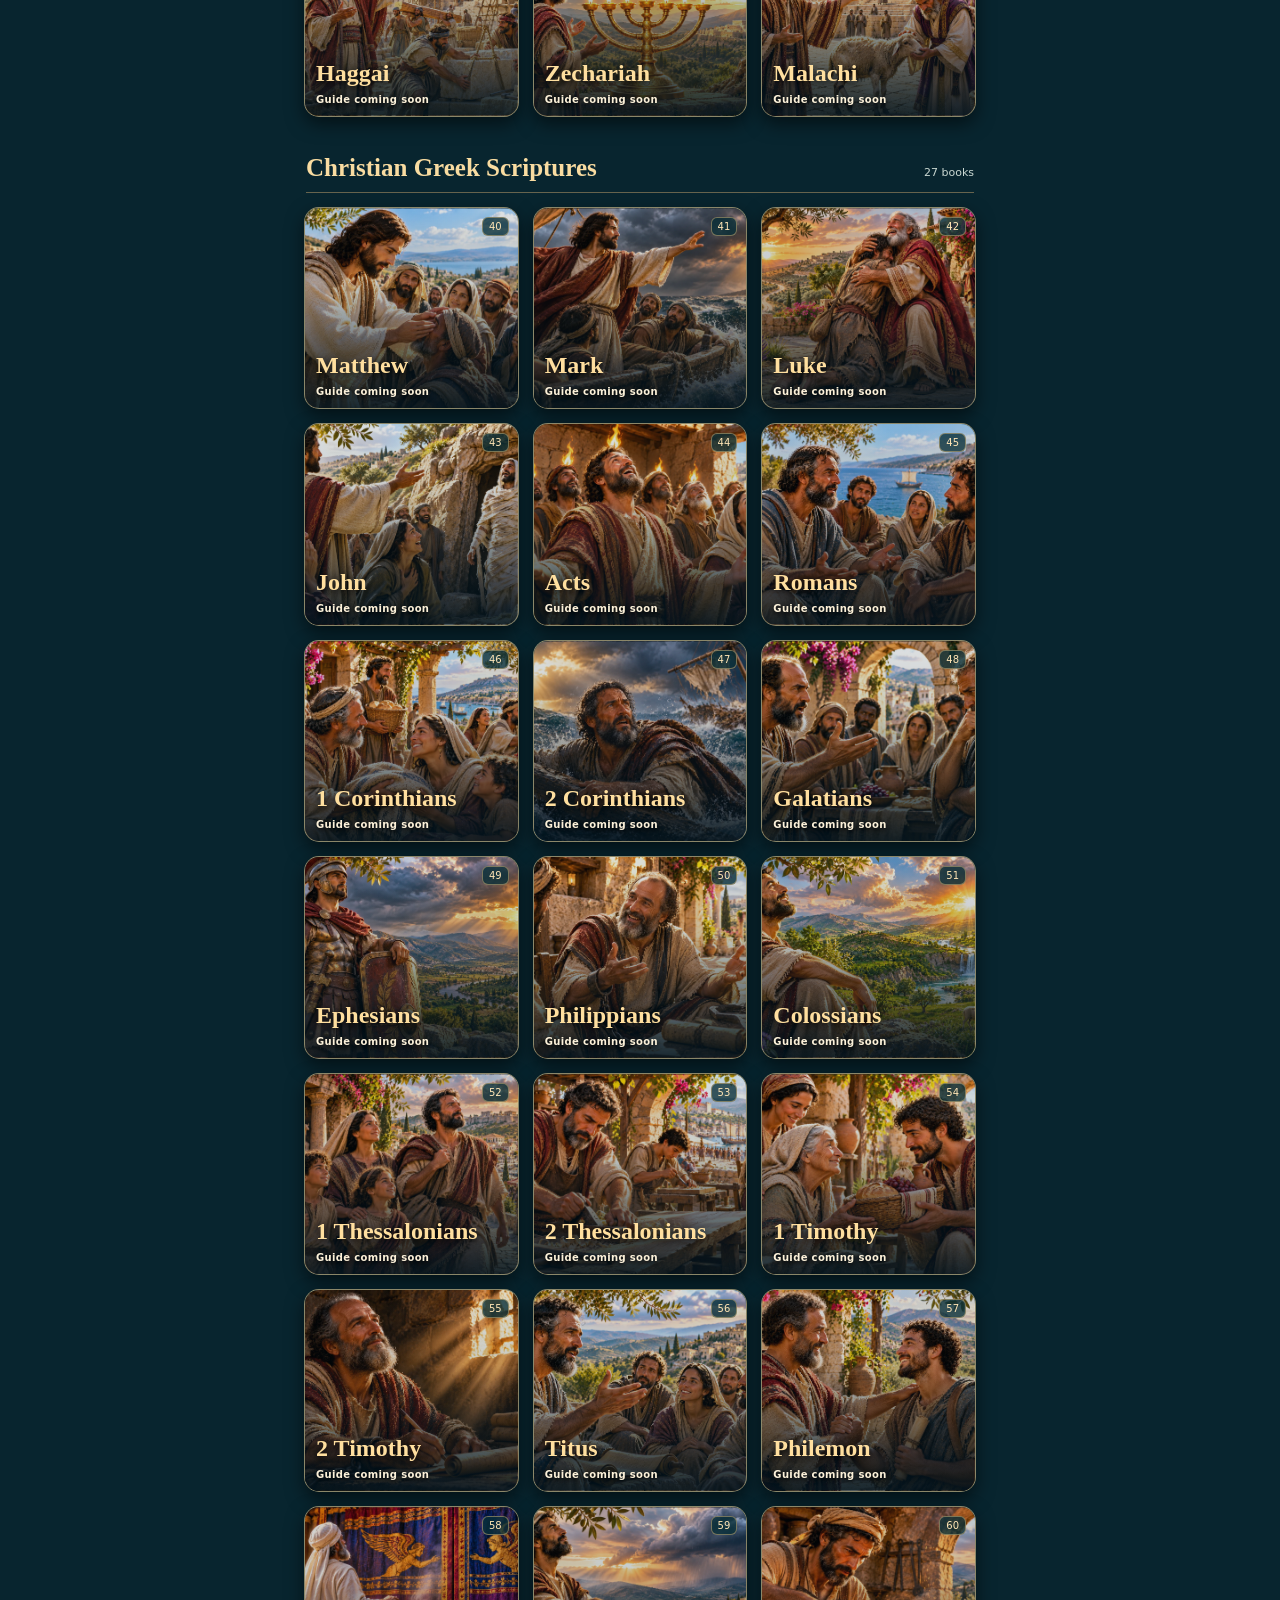
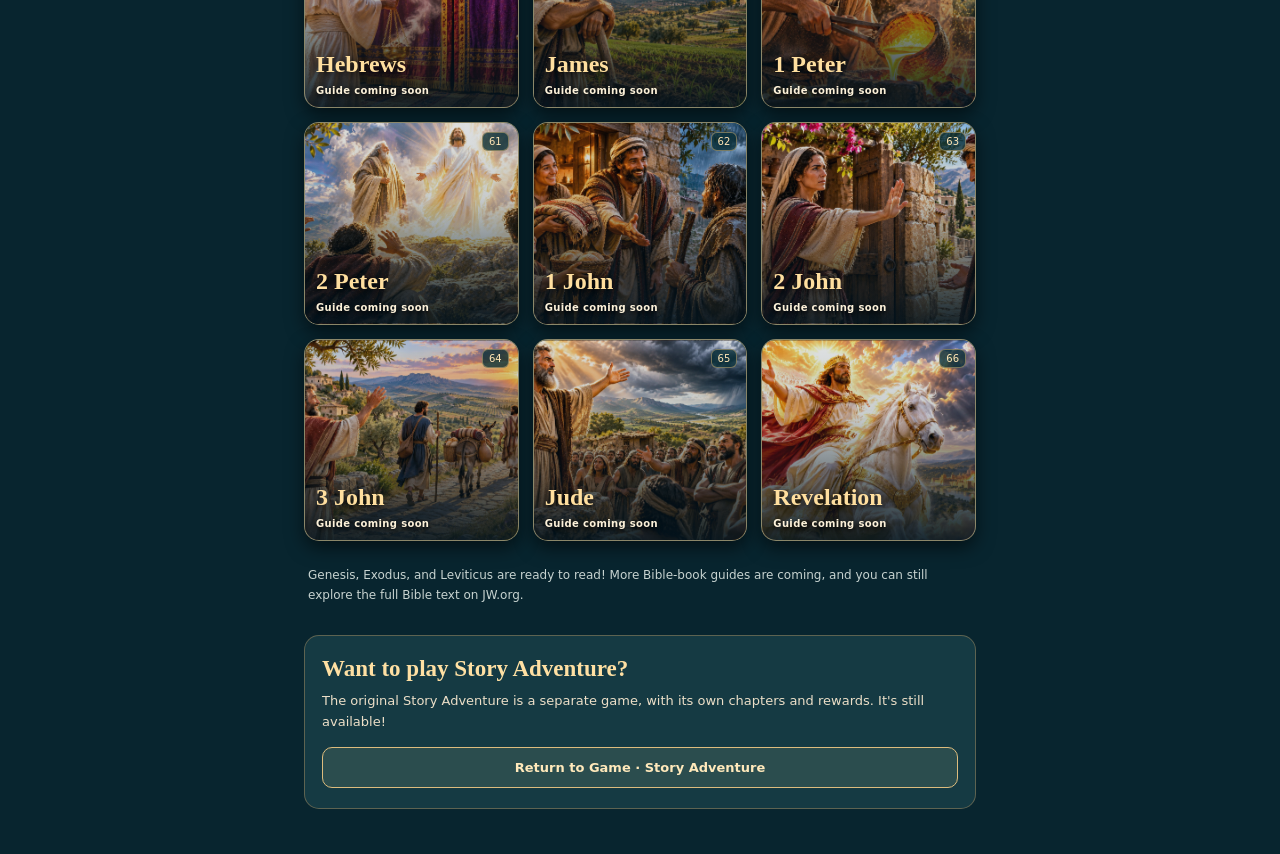
==== commit f4af48bd: "feat(LIVE candidate): release Leviticus as third independent book guide" ====
--- a/bible-book-guides/index.html
+++ b/bible-book-guides/index.html
@@ -1,6 +1,6 @@
-<!doctype html><html lang="en"><head><meta charset="utf-8"><meta name="viewport" content="width=device-width,initial-scale=1,viewport-fit=cover"><meta name="theme-color" content="#092b34"><title>Bible Books Made Simple | Bible Unfolded</title><script id="bu-books-refresh-home-v2">/* Shelf refresh returns to game home; normal reading and back navigation remain unchanged. */(function(){'use strict';var nav=performance.getEntriesByType&&performance.getEntriesByType('navigation')[0];if((nav&&nav.type==='reload')||(!nav&&performance.navigation&&performance.navigation.type===1)){location.replace('../index.html?fromBooksReload=v2')}})();</script><link rel="stylesheet" href="books-v3.css?v=books-header-refresh-20261114-v2"><script defer src="books-v3.js?v=exodus-live-20261114-v1"></script></head><body data-view="library">
+<!doctype html><html lang="en"><head><meta charset="utf-8"><meta name="viewport" content="width=device-width,initial-scale=1,viewport-fit=cover"><meta name="theme-color" content="#092b34"><title>Bible Books Made Simple | Bible Unfolded</title><script id="bu-books-refresh-home-v2">/* Shelf refresh returns to game home; normal reading and back navigation remain unchanged. */(function(){'use strict';var nav=performance.getEntriesByType&&performance.getEntriesByType('navigation')[0];if((nav&&nav.type==='reload')||(!nav&&performance.navigation&&performance.navigation.type===1)){location.replace('../index.html?fromBooksReload=v2')}})();</script><link rel="stylesheet" href="books-v3.css?v=books-header-refresh-20261114-v2"><script defer src="books-v3.js?v=leviticus-live-20261114-v1"></script></head><body data-view="library">
 <header class="topbar"><a class="back-link" href="../index.html" aria-label="Back to Bible Unfolded home">‹ <span>Home</span></a><div class="top-brand"><small>BIBLE UNFOLDED</small><strong>Bible Books Made Simple</strong></div><span class="top-spacer" aria-hidden="true"></span></header>
 <main class="page"><section class="shelf-hero"><p class="eyebrow">DISCOVER THE BIBLE</p><h1>Every Book Has a Story</h1><p>Explore the Bible one book at a time, in simple, friendly language. No quizzes or lives. Just the important people, events, and lessons as they unfold!</p></section>
 <section class="shelf-content"><div class="shelf-heading"><h2>Hebrew Scriptures</h2><span>39 books</span></div><div id="hebrew-books" class="book-grid"></div><div class="shelf-heading second"><h2>Christian Greek Scriptures</h2><span>27 books</span></div><div id="greek-books" class="book-grid"></div>
-<p class="shelf-note">Genesis and Exodus are both ready to read! More Bible-book guides are coming, and you can still explore the full Bible text on JW.org.</p>
+<p class="shelf-note">Genesis, Exodus, and Leviticus are ready to read! More Bible-book guides are coming, and you can still explore the full Bible text on JW.org.</p>
 <section class="other-mode"><h2>Want to play Story Adventure?</h2><p>The original Story Adventure is a separate game, with its own chapters and rewards. It's still available!</p><a class="secondary-action" href="../index.html">Return to Game · Story Adventure</a></section></section></main></body></html>
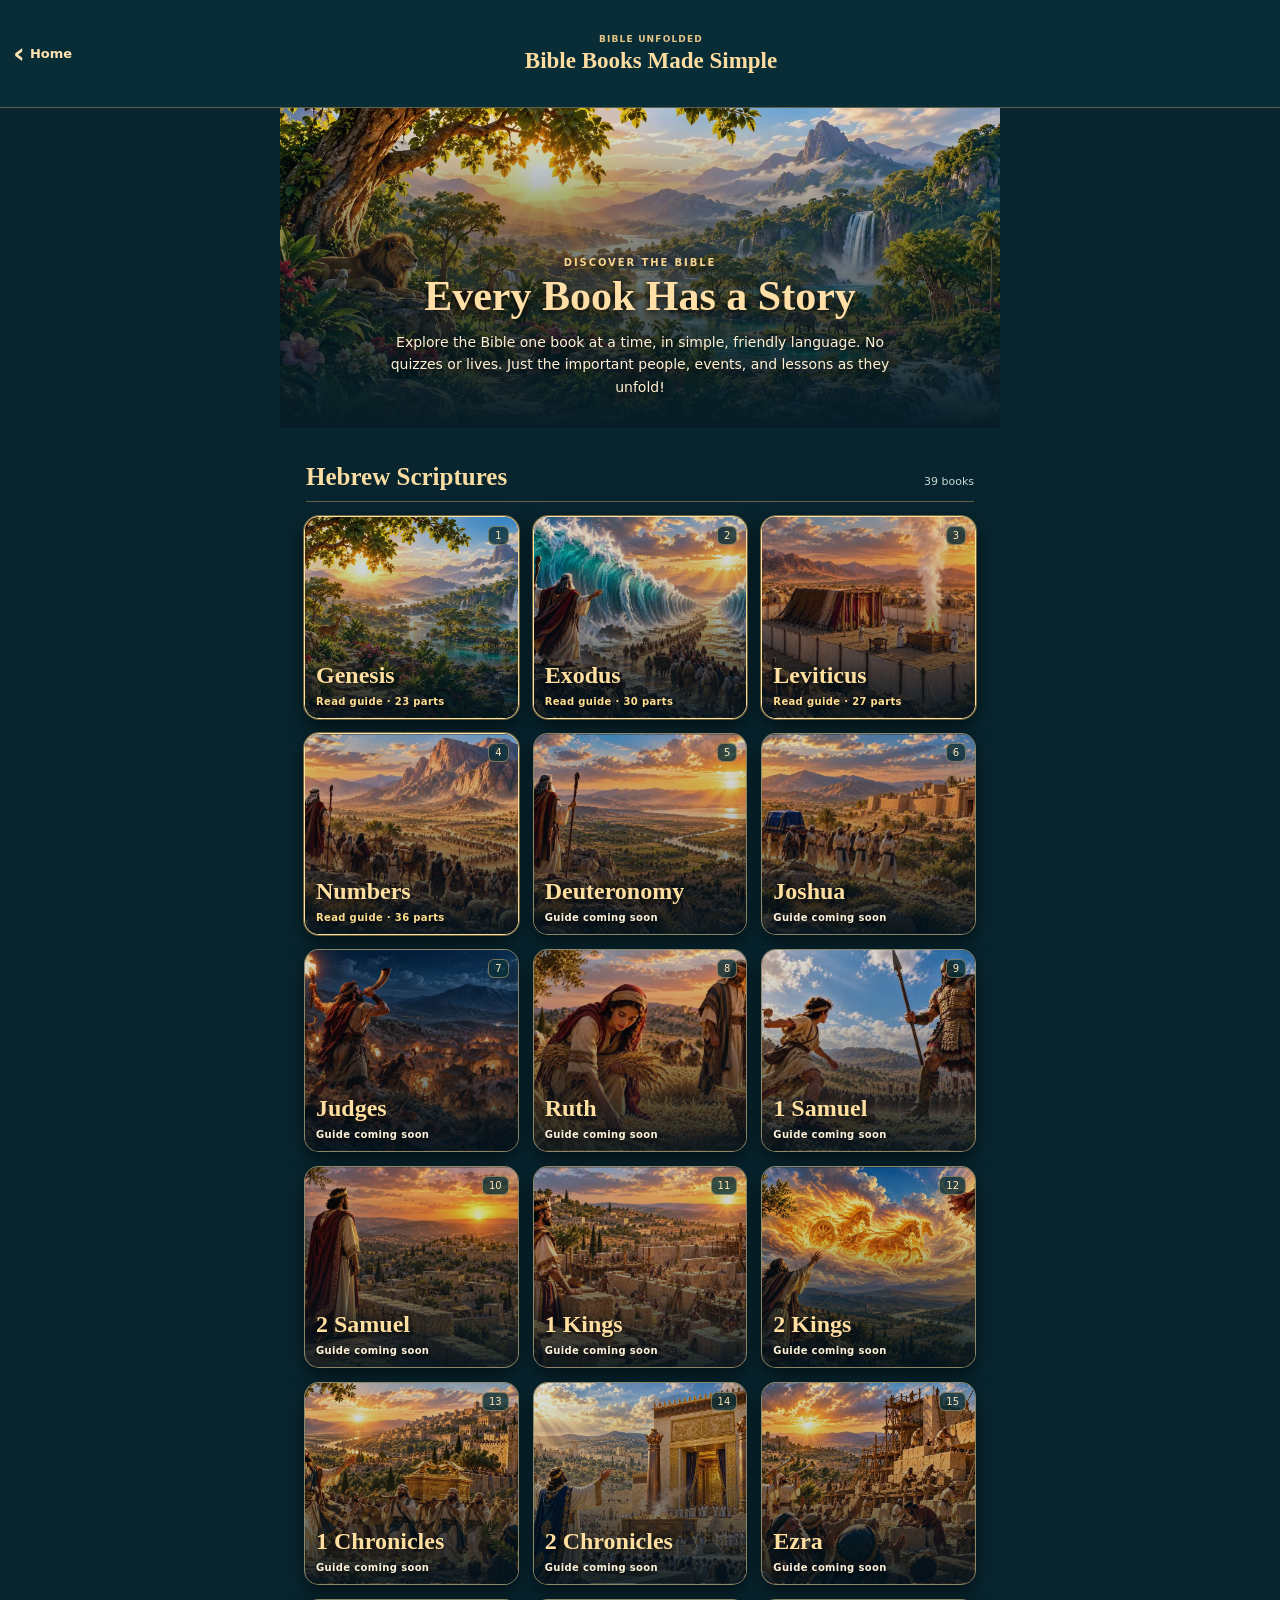
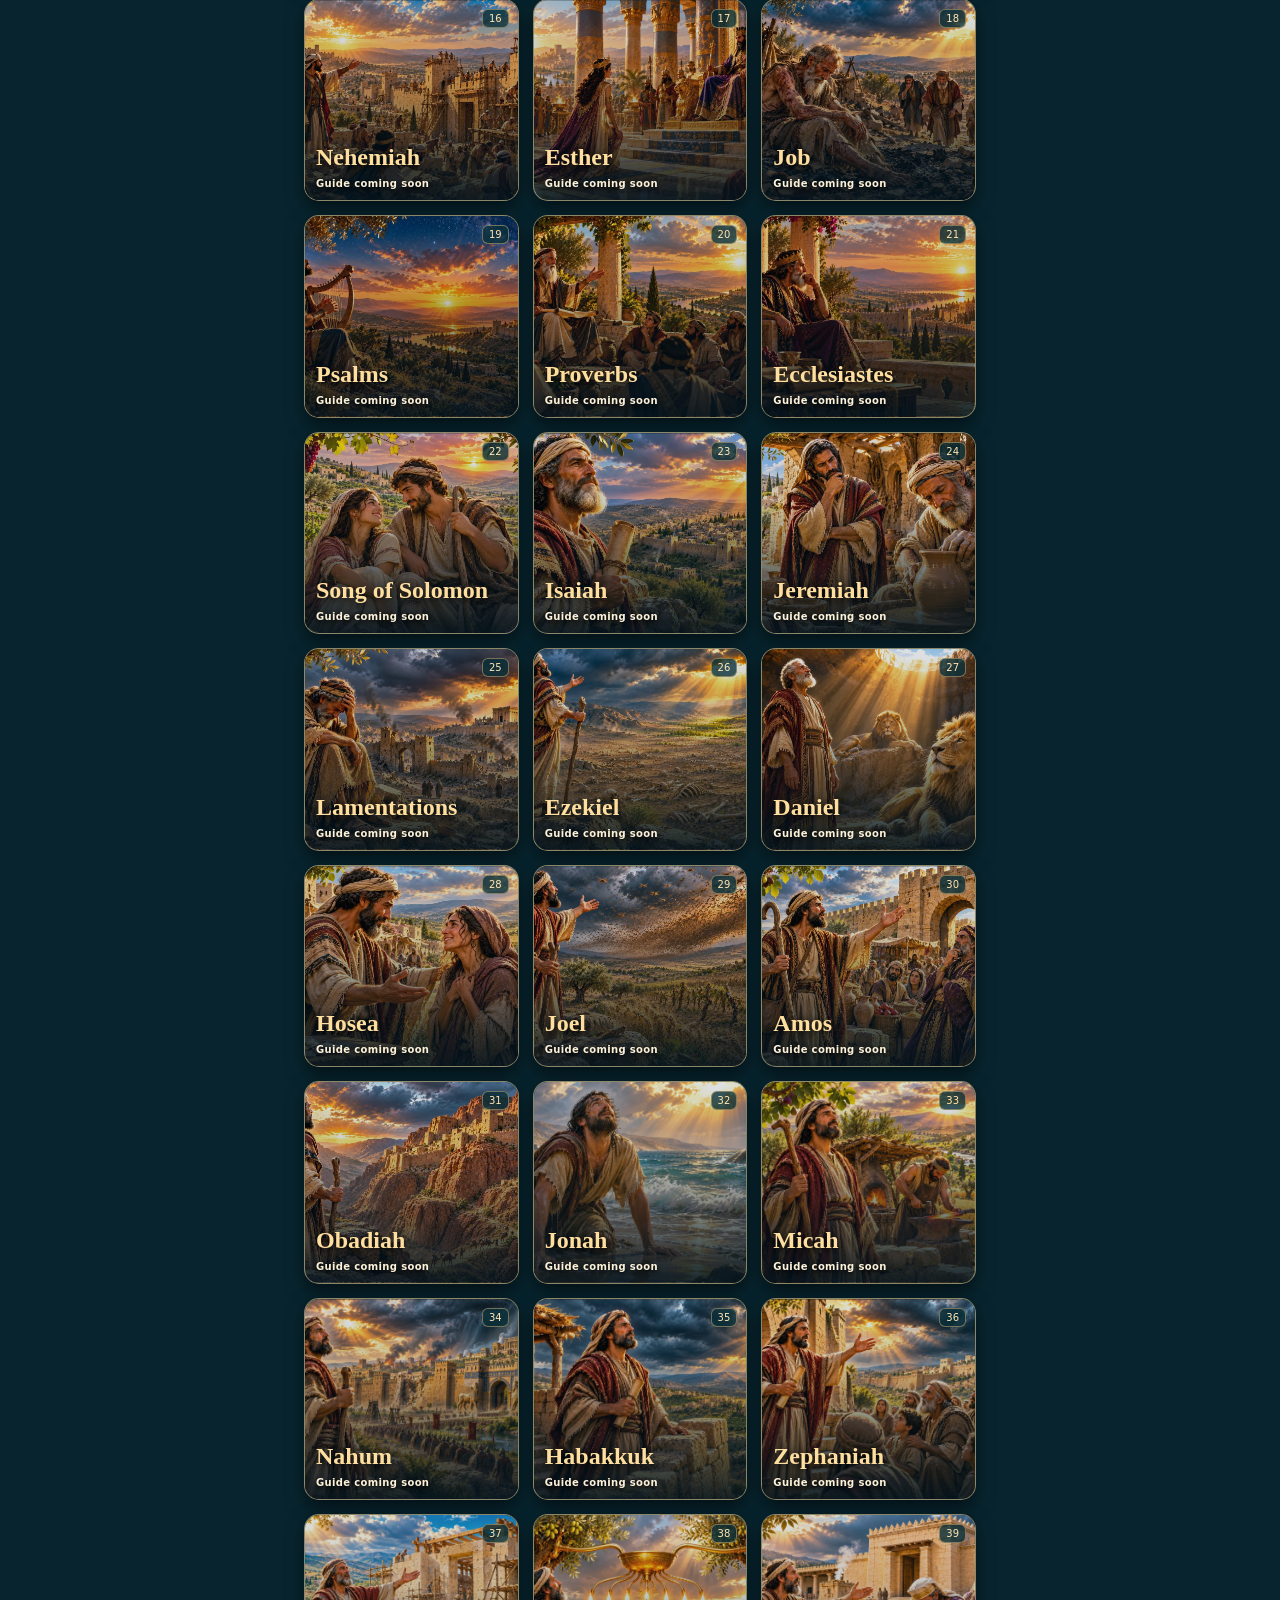
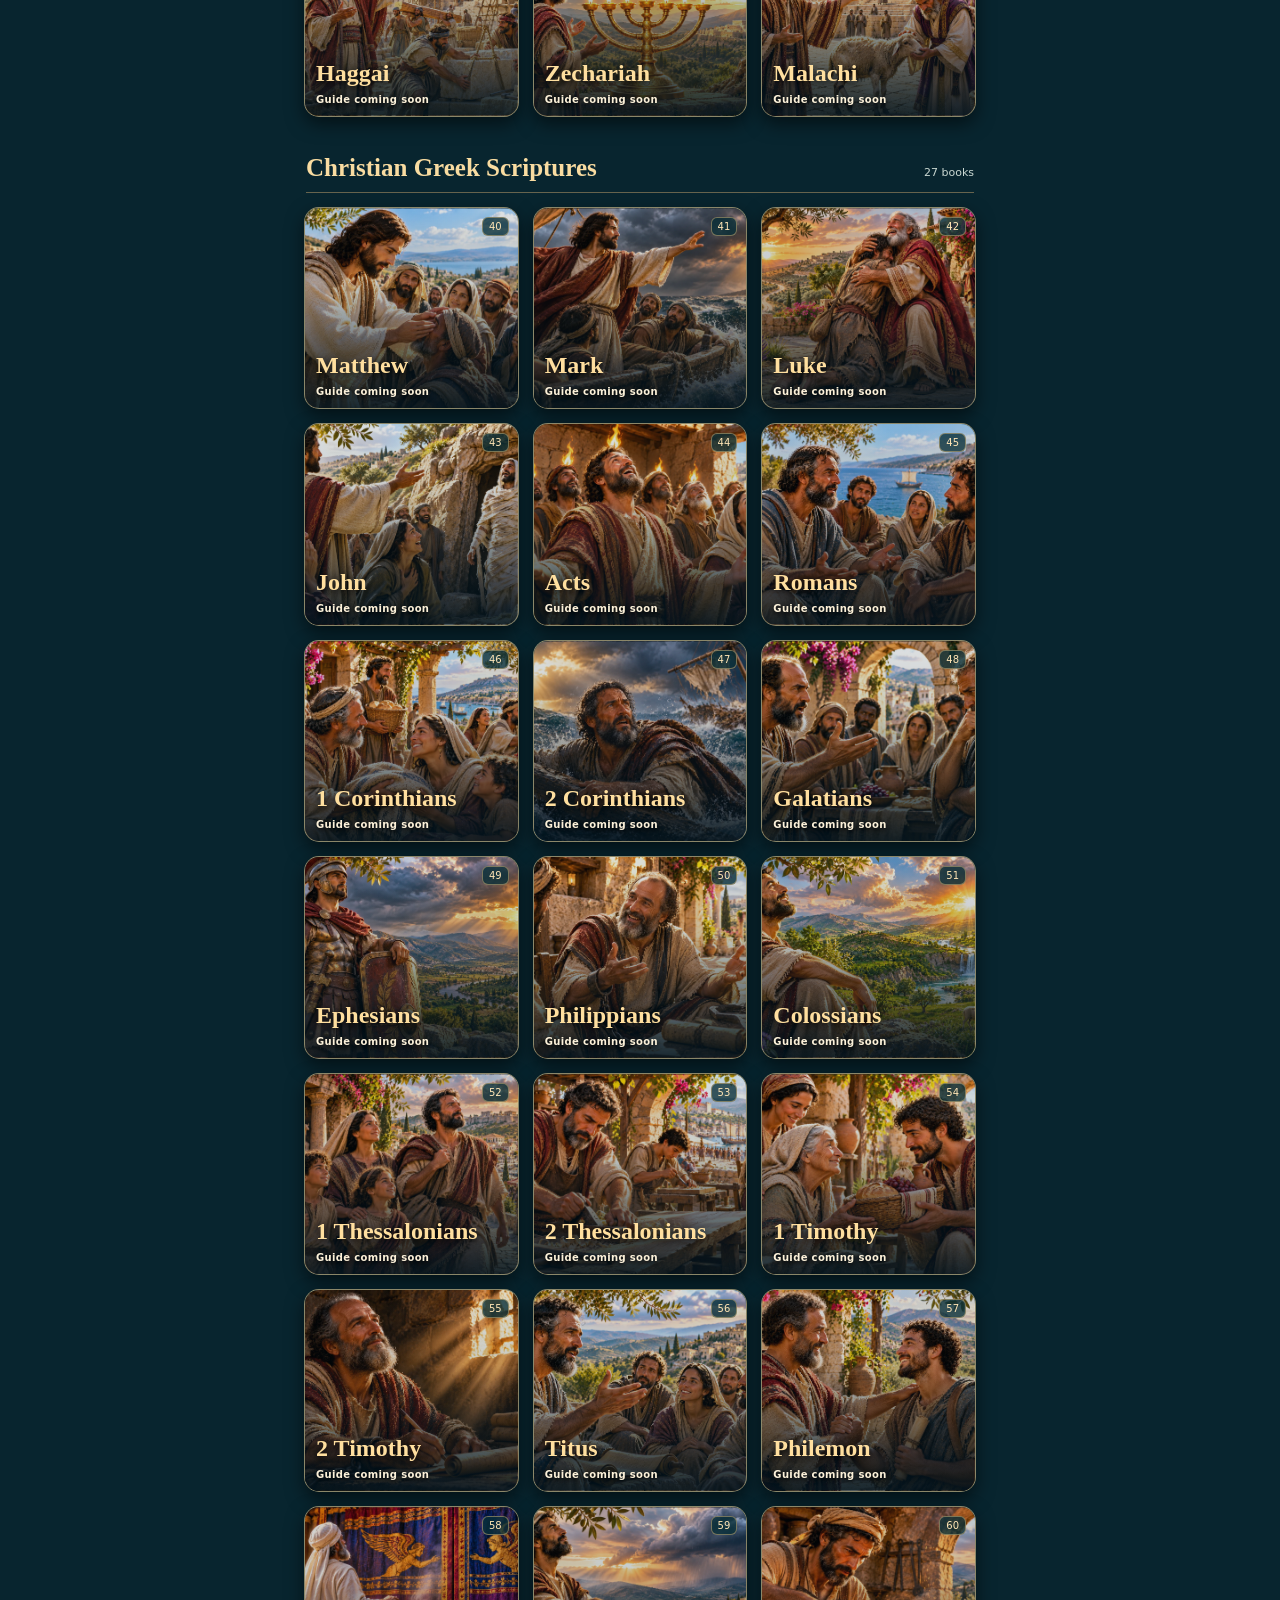
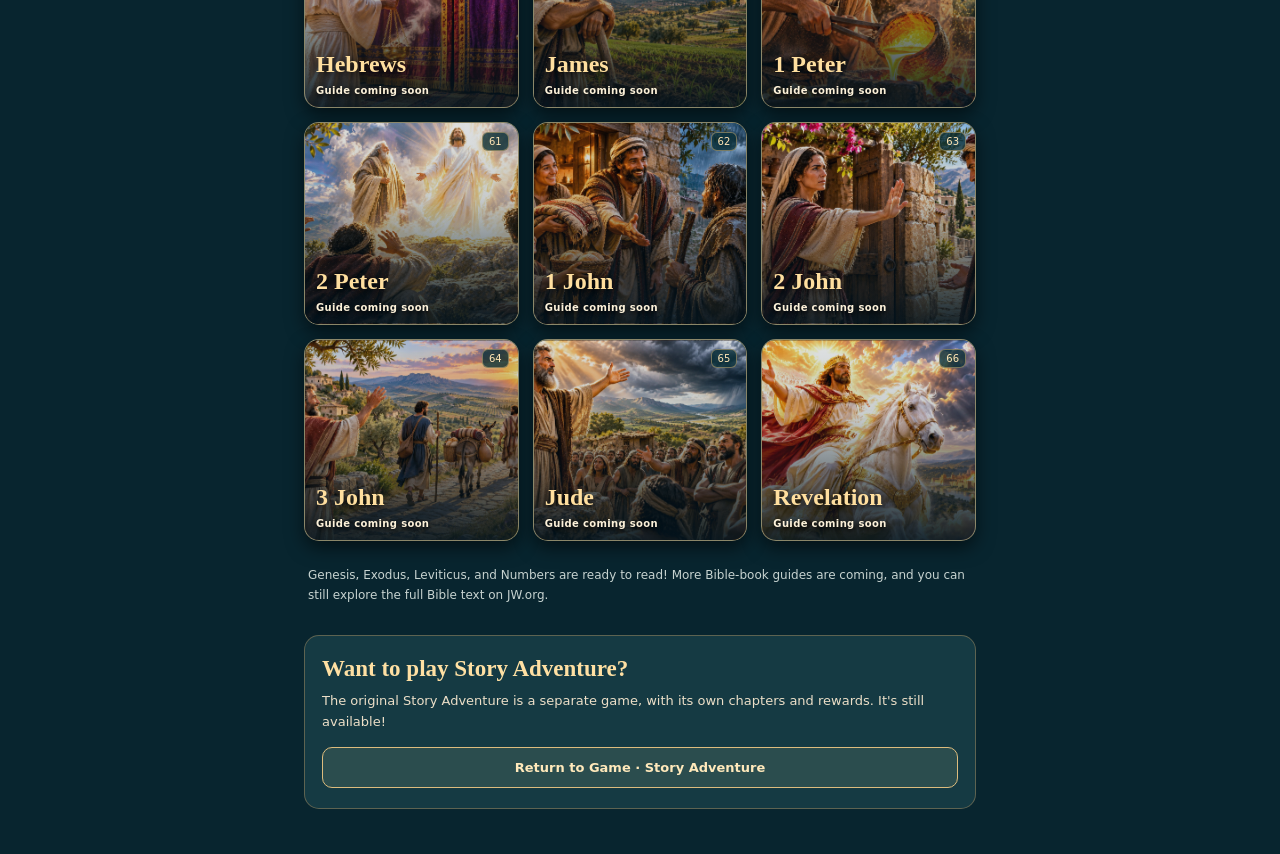
==== commit ab459bdf: "feat(LIVE candidate): enable Numbers as fourth independent Bible Books guide" ====
--- a/bible-book-guides/index.html
+++ b/bible-book-guides/index.html
@@ -1,6 +1,6 @@
-<!doctype html><html lang="en"><head><meta charset="utf-8"><meta name="viewport" content="width=device-width,initial-scale=1,viewport-fit=cover"><meta name="theme-color" content="#092b34"><title>Bible Books Made Simple | Bible Unfolded</title><script id="bu-books-refresh-home-v2">/* Shelf refresh returns to game home; normal reading and back navigation remain unchanged. */(function(){'use strict';var nav=performance.getEntriesByType&&performance.getEntriesByType('navigation')[0];if((nav&&nav.type==='reload')||(!nav&&performance.navigation&&performance.navigation.type===1)){location.replace('../index.html?fromBooksReload=v2')}})();</script><link rel="stylesheet" href="books-v3.css?v=books-header-refresh-20261114-v2"><script defer src="books-v3.js?v=leviticus-live-20261114-v1"></script></head><body data-view="library">
+<!doctype html><html lang="en"><head><meta charset="utf-8"><meta name="viewport" content="width=device-width,initial-scale=1,viewport-fit=cover"><meta name="theme-color" content="#092b34"><title>Bible Books Made Simple | Bible Unfolded</title><script id="bu-books-refresh-home-v2">/* Shelf refresh returns to game home; normal reading and back navigation remain unchanged. */(function(){'use strict';var nav=performance.getEntriesByType&&performance.getEntriesByType('navigation')[0];if((nav&&nav.type==='reload')||(!nav&&performance.navigation&&performance.navigation.type===1)){location.replace('../index.html?fromBooksReload=v2')}})();</script><link rel="stylesheet" href="books-v3.css?v=books-header-refresh-20261114-v2"><script defer src="books-v3.js?v=numbers-live-20261114-v1"></script></head><body data-view="library">
 <header class="topbar"><a class="back-link" href="../index.html" aria-label="Back to Bible Unfolded home">‹ <span>Home</span></a><div class="top-brand"><small>BIBLE UNFOLDED</small><strong>Bible Books Made Simple</strong></div><span class="top-spacer" aria-hidden="true"></span></header>
 <main class="page"><section class="shelf-hero"><p class="eyebrow">DISCOVER THE BIBLE</p><h1>Every Book Has a Story</h1><p>Explore the Bible one book at a time, in simple, friendly language. No quizzes or lives. Just the important people, events, and lessons as they unfold!</p></section>
 <section class="shelf-content"><div class="shelf-heading"><h2>Hebrew Scriptures</h2><span>39 books</span></div><div id="hebrew-books" class="book-grid"></div><div class="shelf-heading second"><h2>Christian Greek Scriptures</h2><span>27 books</span></div><div id="greek-books" class="book-grid"></div>
-<p class="shelf-note">Genesis, Exodus, and Leviticus are ready to read! More Bible-book guides are coming, and you can still explore the full Bible text on JW.org.</p>
+<p class="shelf-note">Genesis, Exodus, Leviticus, and Numbers are ready to read! More Bible-book guides are coming, and you can still explore the full Bible text on JW.org.</p>
 <section class="other-mode"><h2>Want to play Story Adventure?</h2><p>The original Story Adventure is a separate game, with its own chapters and rewards. It's still available!</p><a class="secondary-action" href="../index.html">Return to Game · Story Adventure</a></section></section></main></body></html>
